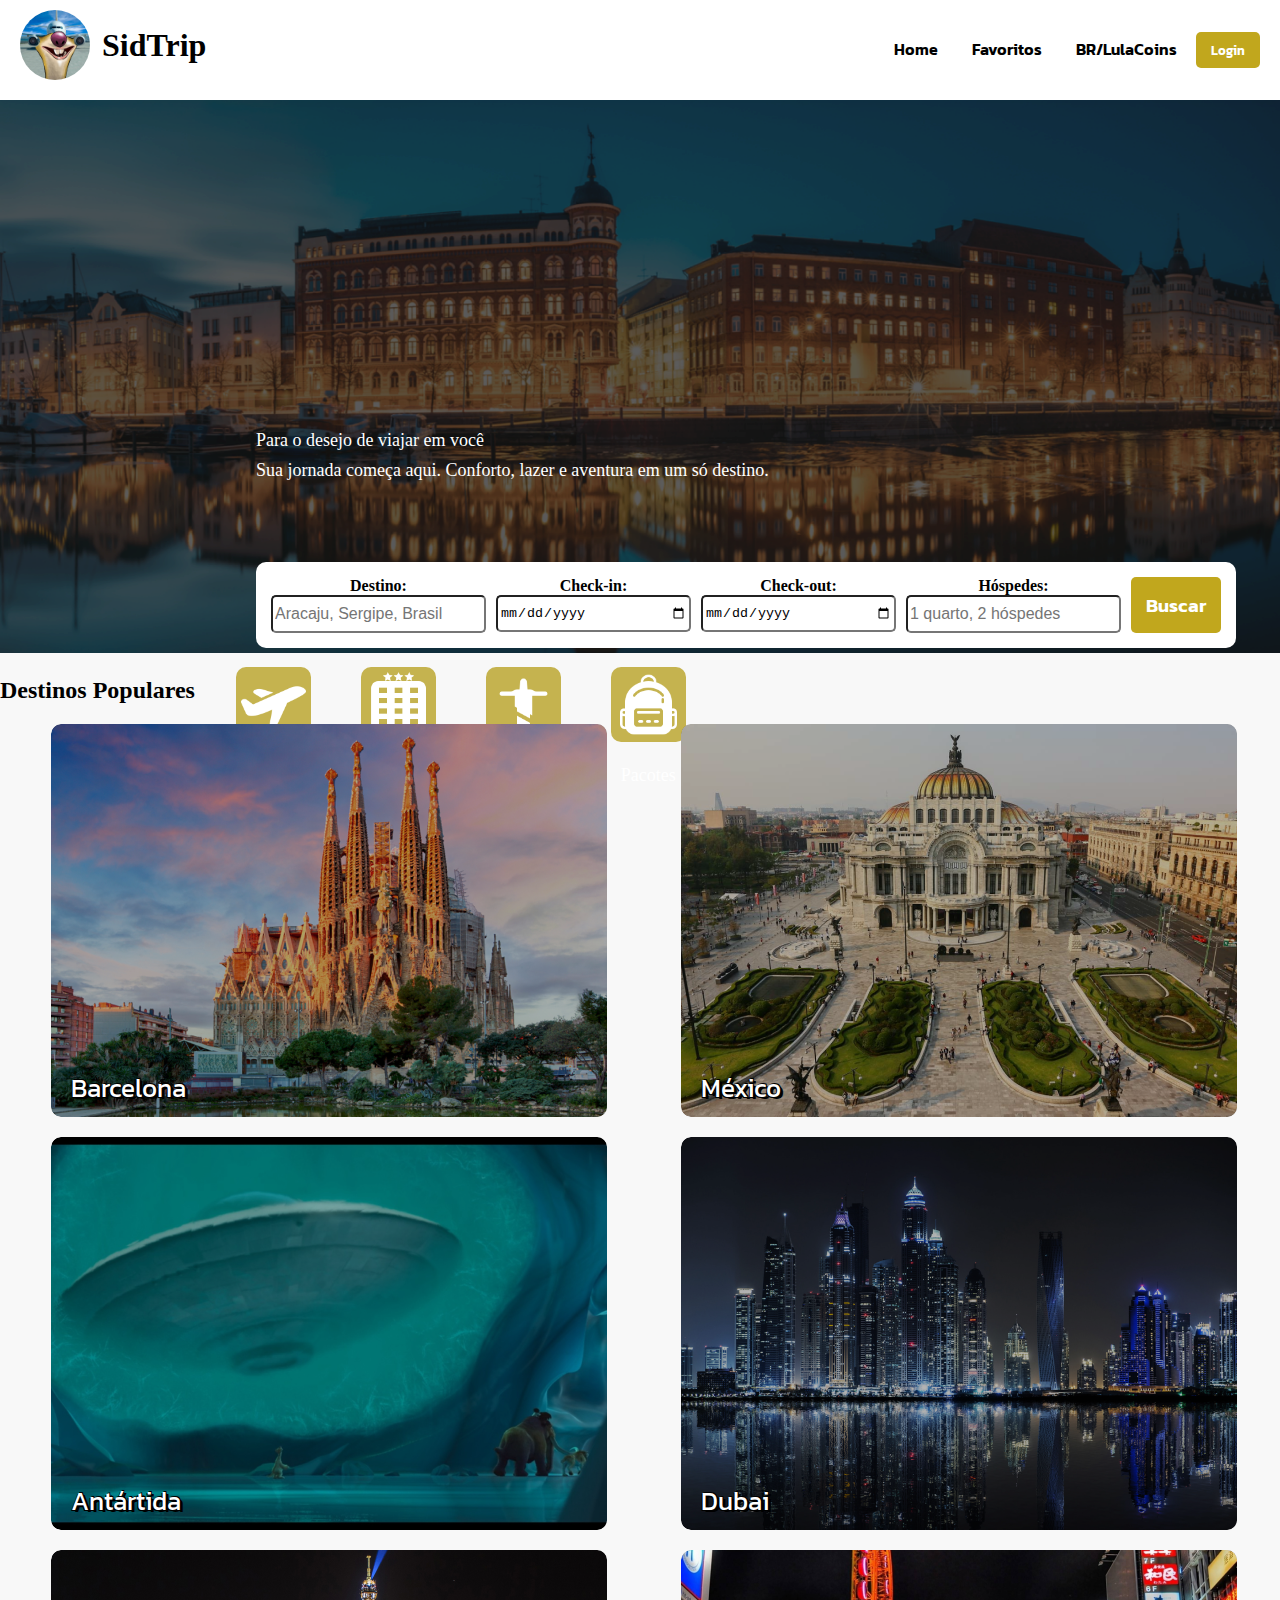
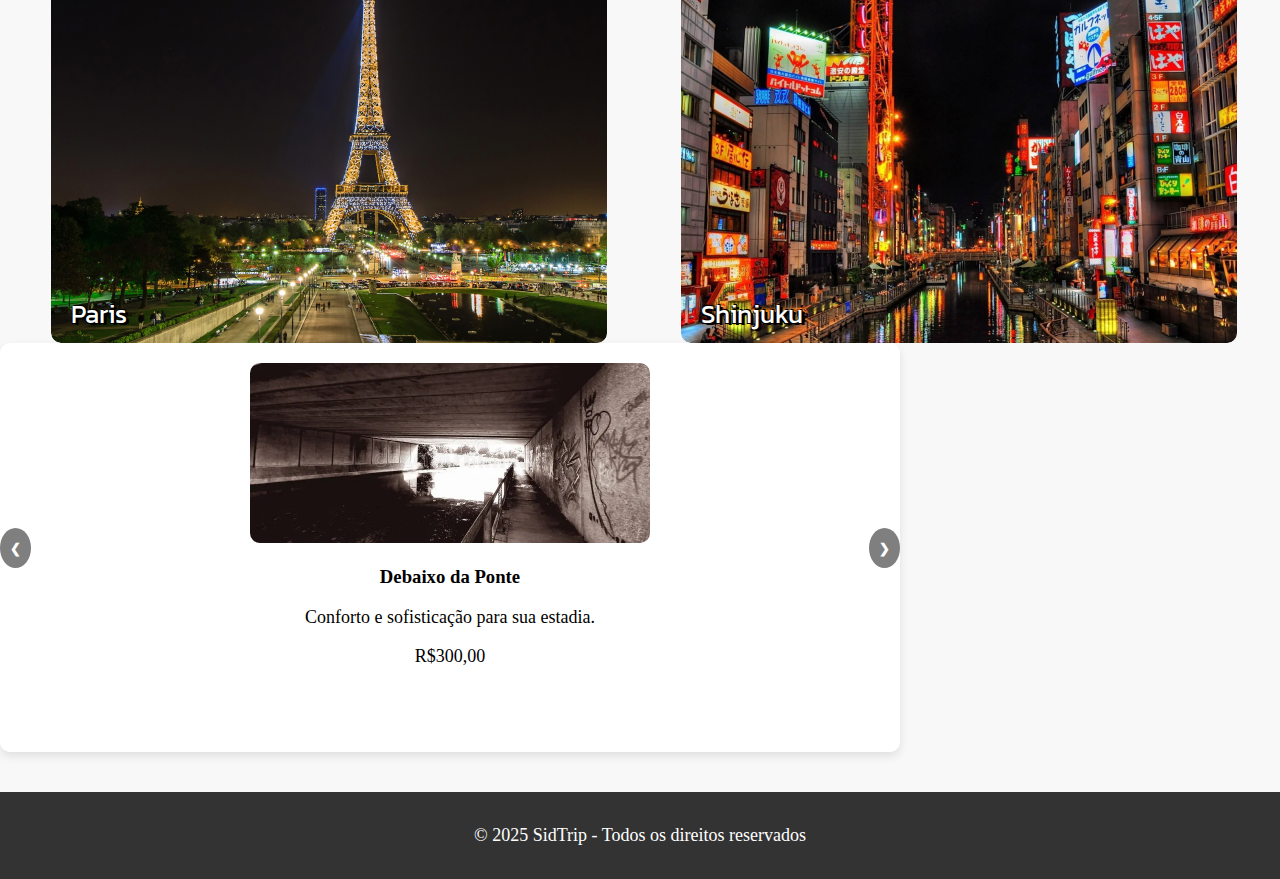
==== index.html @ 0628df58 "Co-authored-by: Gamerzero081 <Gamerzero081@users.noreply.github.com>" ====
<!DOCTYPE html>
<html lang="pt-br">
    <head>
        <title>SidTrip</title>
        <meta charset="utf-8">
        <meta name="description" content="...">
        <meta name="keywords" content="...">
        <meta name="viewport" content="width=device-width, initial-scale=1.0">
        <link rel="stylesheet" href="styles.css">
        <link rel="stylesheet" href="https://fonts.googleapis.com/css2?family=Kanit:wght@500&display=swap" />
        <link rel="stylesheet" href="https://fonts.googleapis.com/css2?family=Instrument Sans:wght@400;700&display=swap" />
        <link rel="stylesheet" href="https://fonts.googleapis.com/css2?family=Inter:wght@400&display=swap" />
        <script src="script.js" defer></script>
    </head>
    <body>
        <header>
            <div>
            <img class="logo" src="sidlogo.jpg">
            <h1>SidTrip</h1>
            </div>
            <nav>
                <a href="#">Home</a>
                <a href="#">Favoritos</a>
                <a href="#">BR/LulaCoins</a>
                <button>Login</button>
            </nav>
        </header>
        <main>
            <img class="fundo" src="fundo.png">
            <div class="text1">
                <p>Para o desejo de viajar em você</p>
                <p>Sua jornada começa aqui. Conforto, lazer e aventura em um só destino.</p>
            </div>
            <form>
                <label>
                    <span>Destino:</span>
                    <input type="text" placeholder="Aracaju, Sergipe, Brasil">
                </label>
                <label>
                    <span>Check-in:</span>
                    <input type="date">
                </label>
                <label>
                    <span>Check-out:</span>
                    <input type="date">
                </label>
                <label>
                    <span>Hóspedes:</span>
                    <input type="text" placeholder="1 quarto, 2 hóspedes">
                </label>
                <button type="submit">Buscar</button>
            </form>
            
            <!-- Mover a seção de ícones para dentro do main -->
            <div class="icones">
                <div class="quadrado">
                    <img src="imagens/aviao.png" alt="">
                    <p>Viagens</p>
                </div>
                <div class="quadrado">
                    <img src="imagens/hotel.png" alt="">
                    <p>Hoteis</p>
                </div>
                <div class="quadrado">
                    <img src="imagens/cristo.png" alt="">
                    <p>Locais</p>
                </div>
                <div class="quadrado">
                    <img src="imagens/mochila.png" alt="">
                    <p>Pacotes</p>
                </div>
            </div>
        </main>
        <section>
            <h2>Destinos Populares</h2>
    
            <div class="grid-container">
                <div class="grid-item">
                    <img src="imagens/barcelona.png" alt="Barcelona">
                    <span>Barcelona</span>
                </div>
                <div class="grid-item">
                    <img src="imagens/mexico.png" alt="México">
                    <span>México</span>
                </div>
                <div class="grid-item">
                    <img src="imagens/eradogelo.png" alt="Era do Gelo">
                    <span>Antártida</span>
                </div>
                <div class="grid-item">
                    <img src="imagens/dubai.png" alt="Dubai">
                    <span>Dubai</span>
                </div>
                <div class="grid-item">
                    <img src="imagens/paris.png" alt="Paris">
                    <span>Paris</span>
                </div>
                <div class="grid-item">
                    <img src="imagens/shinjuku.png" alt="Shinjuku">
                    <span>Shinjuku</span>
                </div>
            </div>
            <!-- Seção secundária (ex: Uma seção de posts) -->
        </section>
    <div class="carousel">
        <div class="carousel-track">
            <div class="carousel-item">
                <img src="imagens/ponte.png" alt="Hotel 1">
                <h3>Debaixo da Ponte</h3>
                <p>Conforto e sofisticação para sua estadia.</p>
                <p>R$300,00</p>
            </div>
            <div class="carousel-item">
                <img src="imagens/padrasto.png" alt="Hotel 2">
                <h3>Hotel Praia</h3>
                <p>Vista incrível e clima perfeito.</p>
            </div>
            <div class="carousel-item">
                <img  src="imagens/fivestar.png" alt="Hotel 3">
                <h3>Hotel Montanha</h3>
                <p>Refúgio ideal para relaxamento.</p>
            </div>
        </div>
        <div class="carousel-controls">
            <button class="control prev">&#10094;</button>
            <button class="control next">&#10095;</button>
        </div>
    </div>
    <script src="script.js"></script>
        <div class="hoteis">
            
        </div>
        <footer>
            <p>&copy; 2025 SidTrip - Todos os direitos reservados</p>
        </footer>
    </body>
</html>
---- styles.css ----
/* Importando fontes do Google Fonts */
a {
    font-family: "Instrumental Sans";
    text-decoration: none;
}

a:hover{
    color: #c5b34f;
    opacity: 0.7;
}

body {
    margin: 0;
    padding: 0;
    background-color: #f8f8f8;
}

header {
    background-color: white;
    padding: 15px 20px;
    display: flex;
    justify-content: space-between;
    align-items: center;
    box-shadow: 0 2px 10px rgba(0, 0, 0, 0.1);
}
header > div{
    display: flex;
    gap: 12px;
    margin-top: -5px;
}
h1{
    margin-top: 17px;
} 

p{
    font-size: 18px;
}

.text1{
    font-family: var(--font-instrument-sans);
    line-height: 30%;
    font-size: 42px;
    left: 20%;
    text-align: left;
    position: absolute;
    bottom: 45%;
}

nav a {
    margin: 0 15px;
    text-decoration: none;
    color: black;
    font-family: 'Kanit';
    font-weight: 600;
}

button {
    background-color: #c1a71d;
    border: none;
    padding: 8px 15px;
    color: white;
    font-family: 'Kanit';
    font-weight: 600;
    cursor: pointer;
    border-radius: 5px;
}

main {
    background: url('background.jpg') no-repeat center center/cover;
    text-align: center;
    color: white;
}

form {
    font-family: 'Instrumental Sans';
    width: 100%;
    left: 20%;
    bottom: 28%;
    position: absolute;
    display: flex;
    justify-content: center;
    gap: 10px;
    background: white;
    padding: 15px;
    border-radius: 10px;
    max-width: 950px;
    margin: auto;
}

form [type="submit"]{
    font-size: larger;
}

label {
    width: 100%;
    display: flex;
    flex-direction: column;
    font-family: 'Instrument Sans'serif;
    font-weight: 600;
    color: black;

}

input {
    padding: 8px 2px;
    border: 3px 1px solid #ccc;
    border-radius: 5px;
}

input[placeholder]{
    font-size: medium;
}

section ul {
    list-style: none;
    padding: 0;
}

section ul li {
    display: inline;
    margin: 0 15px;
}

section ul li a {
    text-decoration: none;
    color: white;
    font-family: 'Kanit';
    font-weight: 600;
    background-color: #c1a71d;
    padding: 10px 15px;
    border-radius: 5px;
}

footer {
    background-color: #333;
    color: white;
    text-align: center;
    padding: 15px;
    margin-top: 20px;
}

.icones {
    display: flex;
    gap: 50px;
    justify-content: center;
    position: absolute;
    bottom: 9%;
    left: 36%;
    transform: translateX(-50%);
    padding: 15px;
    border-radius: 10px;
    width: fit-content;
}

.quadrado {
    text-align: center;
    font-size: 20px;
}

.quadrado > img {
    cursor: pointer;
    background-color: #c5b34f;
    width: 65px;
    height: 65px;
    border-radius: 10px;
    padding: 5px;
}

.grid-container {
    margin: 0 auto;
    max-width: 1240px;
    gap: 20px;
    grid-template-columns: repeat(2, 1fr);
    display: grid;
}

.grid-item {
    left: 5%;
    position: relative;
    overflow: hidden;
    border-radius: 10px;
}

.grid-item img {
    border-radius: 10px;
    height: 393px;
    width: 556px;
    display: block;
    object-fit: cover;
    background-color:rgba(0, 0, 0, 0.3)
}


.grid-item span {
    font-style: normal;
    font-size: 26px;
    position: absolute;
    bottom: 10px;
    left: 20px;
    color: white;
    font-family: Kanit;
    text-shadow: 3px 2px 0 #000, 1px -1px 0 #000, -1px 1px 0 #000, 1px 1px 0 #000;
}

.fundo{
    position: relative;
    width: 100%;
    background-image: url(fundo.png);
    background-size: cover;
}

.grid{
    display:flex;
    flex-direction: row;
    height: 300px;
    border-radius: 10px;
    object-fit: none;
    padding: 100px;
    position: absolute;
    
}

.cropped-hoteis{
    width: 200px;
    height: 300px;
    border-radius: 10px 10px 0px 0px;
}

.hoteis {
    display: flex;
    justify-content: space-around;
    margin-top: 20px;
}

.logo{
    width: 70px;
    height: 70px;
    border-radius: 40px;
}

.carousel {
    width: 80%;
    max-width: 900px;
    overflow: hidden;
    position: relative;
    border-radius: 10px;
    box-shadow: 0 4px 10px rgba(0, 0, 0, 0.1);
}
.carousel-track {
    display: flex;
    transition: transform 0.5s ease-in-out;
}
.carousel-item {
    min-width: 100%;
    box-sizing: border-box;
    text-align: center;
    background: white;
    padding: 20px;
}
.carousel-item img {
    width: 400px;
    border-radius: 10px;
}
.carousel-controls {
    position: absolute;
    top: 50%;
    width: 100%;
    display: flex;
    justify-content: space-between;
    transform: translateY(-50%);
}
.control {
    background: rgba(0, 0, 0, 0.5);
    color: white;
    border: none;
    padding: 10px;
    cursor: pointer;
    border-radius: 50%;
}
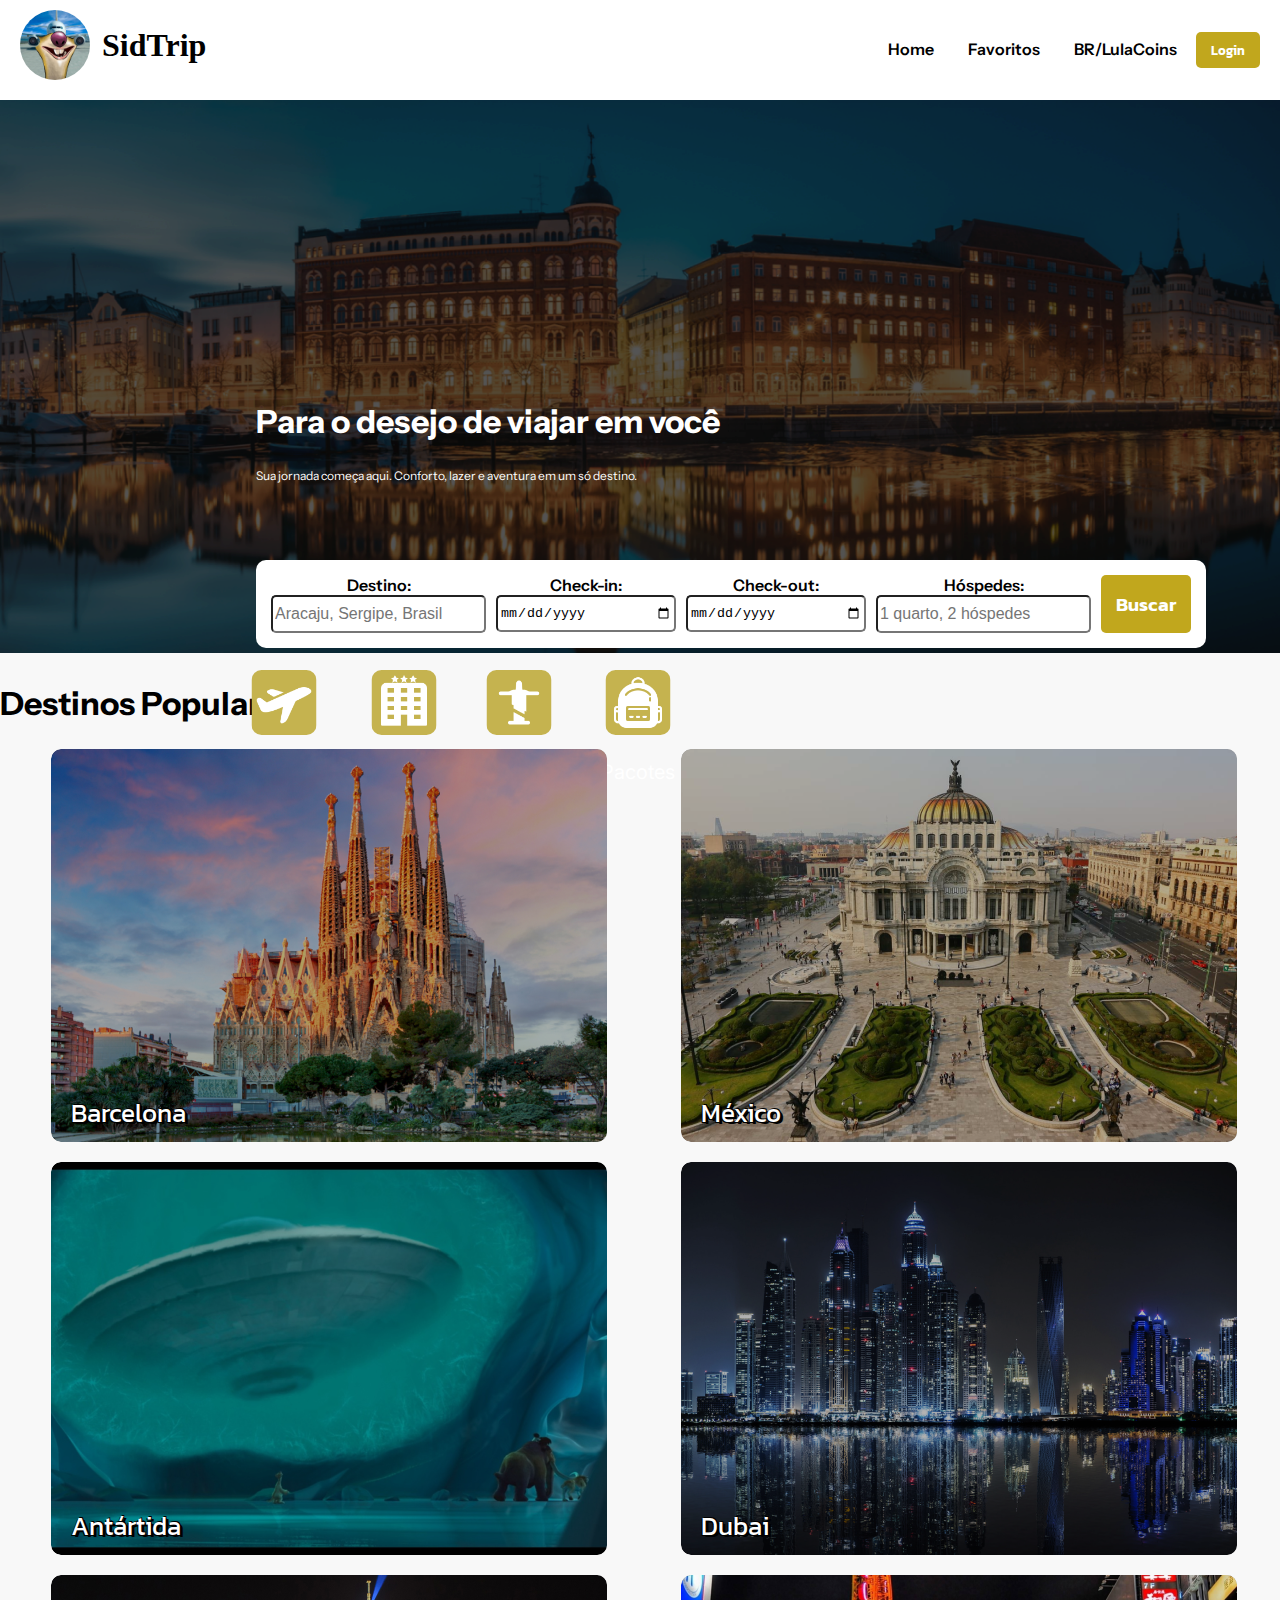
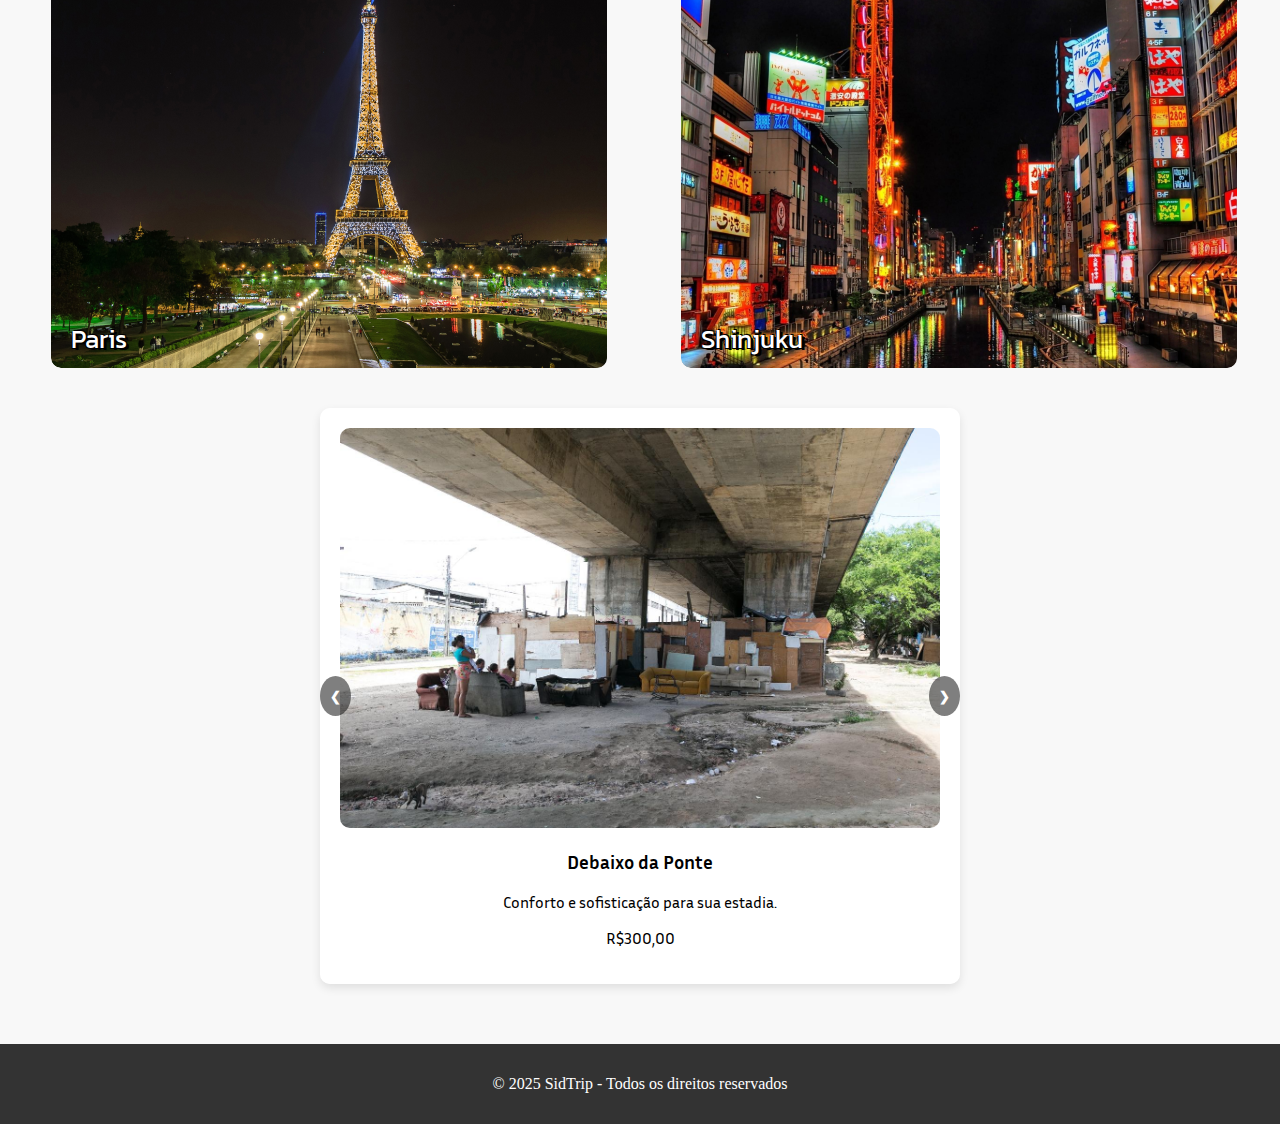
==== commit abd3f09c: "Nova versão quase pronta" ====
--- a/index.html
+++ b/index.html
@@ -10,6 +10,7 @@
         <link rel="stylesheet" href="https://fonts.googleapis.com/css2?family=Kanit:wght@500&display=swap" />
         <link rel="stylesheet" href="https://fonts.googleapis.com/css2?family=Instrument Sans:wght@400;700&display=swap" />
         <link rel="stylesheet" href="https://fonts.googleapis.com/css2?family=Inter:wght@400&display=swap" />
+        <link rel="stylesheet" href="https://fonts.googleapis.com/css2?family=Inria Sans:wght@400&display=swap" />
         <script src="script.js" defer></script>
     </head>
     <body>
@@ -28,8 +29,8 @@
         <main>
             <img class="fundo" src="fundo.png">
             <div class="text1">
-                <p>Para o desejo de viajar em você</p>
-                <p>Sua jornada começa aqui. Conforto, lazer e aventura em um só destino.</p>
+                <h2 class="title1">Para o desejo de viajar em você</h2>
+                <p class="title2">Sua jornada começa aqui. Conforto, lazer e aventura em um só destino.</p>
             </div>
             <form>
                 <label>
@@ -72,7 +73,7 @@
             </div>
         </main>
         <section>
-            <h2>Destinos Populares</h2>
+            <h2 class="destinos">Destinos Populares</h2>
     
             <div class="grid-container">
                 <div class="grid-item">
@@ -105,7 +106,7 @@
     <div class="carousel">
         <div class="carousel-track">
             <div class="carousel-item">
-                <img src="imagens/ponte.png" alt="Hotel 1">
+                <img src="imagens/Ponte.jpg" alt="Hotel 1">
                 <h3>Debaixo da Ponte</h3>
                 <p>Conforto e sofisticação para sua estadia.</p>
                 <p>R$300,00</p>
@@ -114,11 +115,13 @@
                 <img src="imagens/padrasto.png" alt="Hotel 2">
                 <h3>Hotel Praia</h3>
                 <p>Vista incrível e clima perfeito.</p>
+                <p>R$300,00</p>
             </div>
             <div class="carousel-item">
                 <img  src="imagens/fivestar.png" alt="Hotel 3">
-                <h3>Hotel Montanha</h3>
-                <p>Refúgio ideal para relaxamento.</p>
+                <h3 class="text3">Hotel Montanha</h3>
+                <p class="text4">Refúgio ideal para relaxamento.</p>
+                <p>R$300,00</p>
             </div>
         </div>
         <div class="carousel-controls">
--- a/styles.css
+++ b/styles.css
@@ -1,6 +1,13 @@
 /* Importando fontes do Google Fonts */
+*{
+    padding: 0;
+    line-height: normal;
+    box-sizing: border-box;
+    outline: none;
+}
+
 a {
-    font-family: "Instrumental Sans";
+    font-family: "Instrument Sans";
     text-decoration: none;
 }
 
@@ -28,18 +35,29 @@
     gap: 12px;
     margin-top: -5px;
 }
+
 h1{
     margin-top: 17px;
 } 
 
-p{
-    font-size: 18px;
-}
-
+.title1{
+    font-size: 32px;
+}
+
+.title2{
+    font-size: 12px;
+}
+
+.destinos{
+    font-size: 32px;
+    font-family: Instrument Sans;
+
+    
+}
 .text1{
-    font-family: var(--font-instrument-sans);
+    font-family: "Instrument Sans";
     line-height: 30%;
-    font-size: 42px;
+    font-size: 32px;
     left: 20%;
     text-align: left;
     position: absolute;
@@ -50,7 +68,7 @@
     margin: 0 15px;
     text-decoration: none;
     color: black;
-    font-family: 'Kanit';
+    font-family: 'Instrument Sans';
     font-weight: 600;
 }
 
@@ -72,7 +90,7 @@
 }
 
 form {
-    font-family: 'Instrumental Sans';
+    font-family: 'Instrument Sans';
     width: 100%;
     left: 20%;
     bottom: 28%;
@@ -95,7 +113,7 @@
     width: 100%;
     display: flex;
     flex-direction: column;
-    font-family: 'Instrument Sans'serif;
+    font-family: 'Instrument Sans';
     font-weight: 600;
     color: black;
 
@@ -164,6 +182,10 @@
     height: 65px;
     border-radius: 10px;
     padding: 5px;
+}
+
+.quadrado > p{
+    font-family: Inter;
 }
 
 .grid-container {
@@ -203,6 +225,7 @@
 }
 
 .fundo{
+    background-color: rgba(0, 0, 0, 0.5);
     position: relative;
     width: 100%;
     background-image: url(fundo.png);
@@ -239,7 +262,9 @@
 }
 
 .carousel {
-    width: 80%;
+    margin: 40px auto;
+    font-family: Inria sans;
+    width: 50%;
     max-width: 900px;
     overflow: hidden;
     position: relative;
@@ -250,7 +275,9 @@
     display: flex;
     transition: transform 0.5s ease-in-out;
 }
-.carousel-item {
+.carousel-item { 
+    position: relative;
+    align-self: center;
     min-width: 100%;
     box-sizing: border-box;
     text-align: center;
@@ -258,7 +285,8 @@
     padding: 20px;
 }
 .carousel-item img {
-    width: 400px;
+    height: 100%;
+    width: 100%;
     border-radius: 10px;
 }
 .carousel-controls {
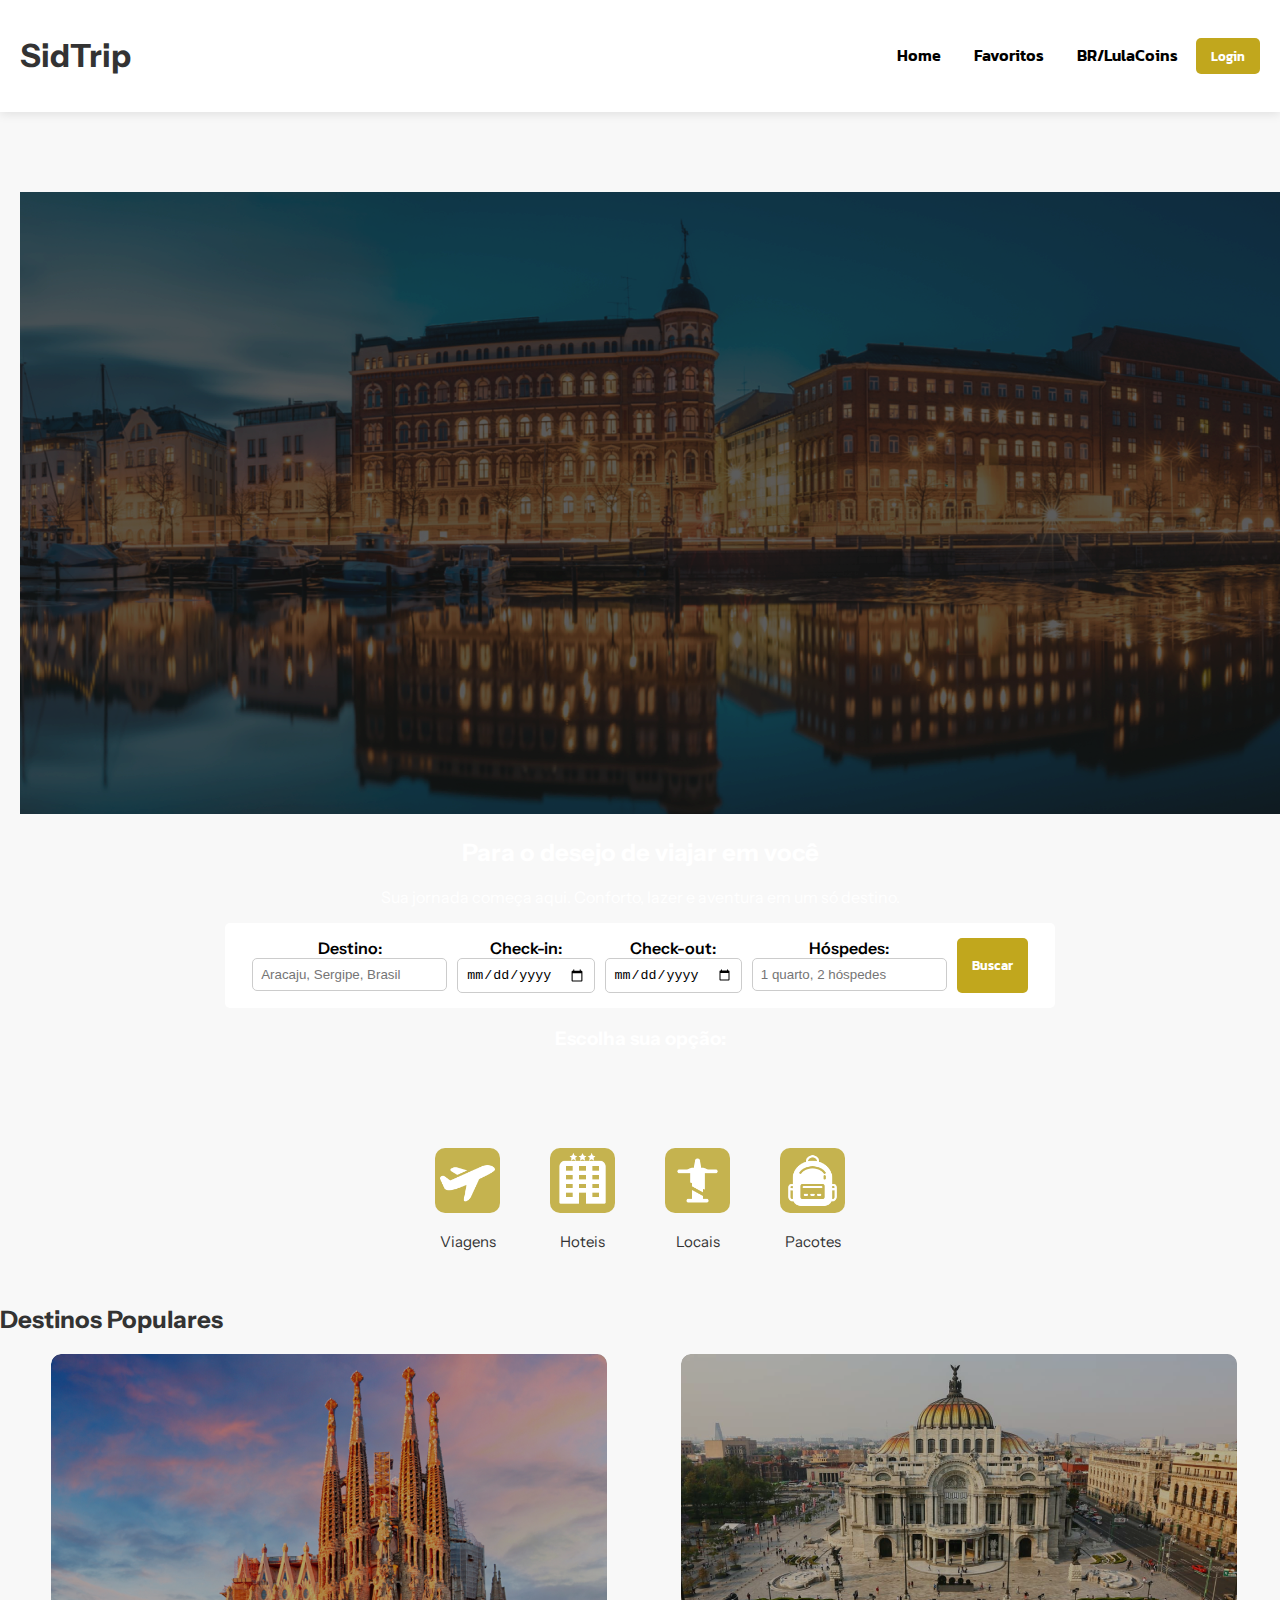
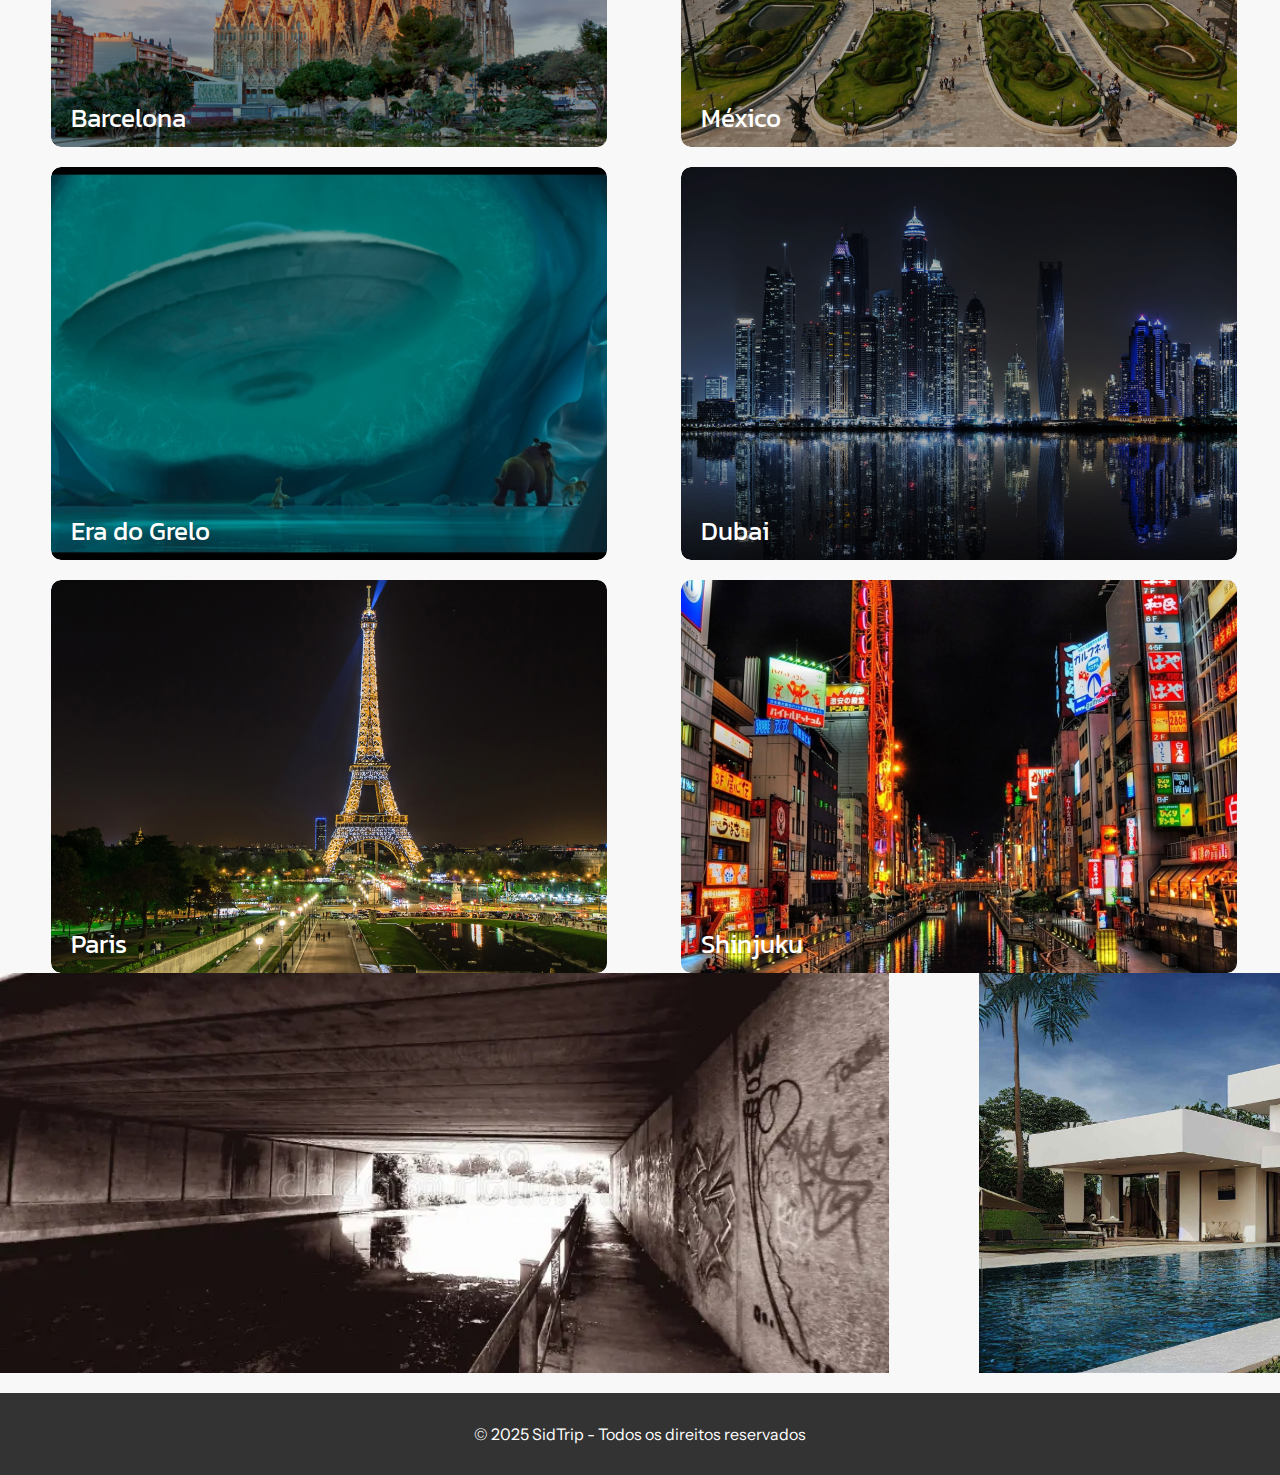
==== commit f362450f: "Add files via upload" ====
--- a/index.html
+++ b/index.html
@@ -1,140 +1,112 @@
-<!DOCTYPE html>
-<html lang="pt-br">
-    <head>
-        <title>SidTrip</title>
-        <meta charset="utf-8">
-        <meta name="description" content="...">
-        <meta name="keywords" content="...">
-        <meta name="viewport" content="width=device-width, initial-scale=1.0">
-        <link rel="stylesheet" href="styles.css">
-        <link rel="stylesheet" href="https://fonts.googleapis.com/css2?family=Kanit:wght@500&display=swap" />
-        <link rel="stylesheet" href="https://fonts.googleapis.com/css2?family=Instrument Sans:wght@400;700&display=swap" />
-        <link rel="stylesheet" href="https://fonts.googleapis.com/css2?family=Inter:wght@400&display=swap" />
-        <link rel="stylesheet" href="https://fonts.googleapis.com/css2?family=Inria Sans:wght@400&display=swap" />
-        <script src="script.js" defer></script>
-    </head>
-    <body>
-        <header>
-            <div>
-            <img class="logo" src="sidlogo.jpg">
-            <h1>SidTrip</h1>
-            </div>
-            <nav>
-                <a href="#">Home</a>
-                <a href="#">Favoritos</a>
-                <a href="#">BR/LulaCoins</a>
-                <button>Login</button>
-            </nav>
-        </header>
-        <main>
-            <img class="fundo" src="fundo.png">
-            <div class="text1">
-                <h2 class="title1">Para o desejo de viajar em você</h2>
-                <p class="title2">Sua jornada começa aqui. Conforto, lazer e aventura em um só destino.</p>
-            </div>
-            <form>
-                <label>
-                    <span>Destino:</span>
-                    <input type="text" placeholder="Aracaju, Sergipe, Brasil">
-                </label>
-                <label>
-                    <span>Check-in:</span>
-                    <input type="date">
-                </label>
-                <label>
-                    <span>Check-out:</span>
-                    <input type="date">
-                </label>
-                <label>
-                    <span>Hóspedes:</span>
-                    <input type="text" placeholder="1 quarto, 2 hóspedes">
-                </label>
-                <button type="submit">Buscar</button>
-            </form>
-            
-            <!-- Mover a seção de ícones para dentro do main -->
-            <div class="icones">
-                <div class="quadrado">
-                    <img src="imagens/aviao.png" alt="">
-                    <p>Viagens</p>
-                </div>
-                <div class="quadrado">
-                    <img src="imagens/hotel.png" alt="">
-                    <p>Hoteis</p>
-                </div>
-                <div class="quadrado">
-                    <img src="imagens/cristo.png" alt="">
-                    <p>Locais</p>
-                </div>
-                <div class="quadrado">
-                    <img src="imagens/mochila.png" alt="">
-                    <p>Pacotes</p>
-                </div>
-            </div>
-        </main>
-        <section>
-            <h2 class="destinos">Destinos Populares</h2>
-    
-            <div class="grid-container">
-                <div class="grid-item">
-                    <img src="imagens/barcelona.png" alt="Barcelona">
-                    <span>Barcelona</span>
-                </div>
-                <div class="grid-item">
-                    <img src="imagens/mexico.png" alt="México">
-                    <span>México</span>
-                </div>
-                <div class="grid-item">
-                    <img src="imagens/eradogelo.png" alt="Era do Gelo">
-                    <span>Antártida</span>
-                </div>
-                <div class="grid-item">
-                    <img src="imagens/dubai.png" alt="Dubai">
-                    <span>Dubai</span>
-                </div>
-                <div class="grid-item">
-                    <img src="imagens/paris.png" alt="Paris">
-                    <span>Paris</span>
-                </div>
-                <div class="grid-item">
-                    <img src="imagens/shinjuku.png" alt="Shinjuku">
-                    <span>Shinjuku</span>
-                </div>
-            </div>
-            <!-- Seção secundária (ex: Uma seção de posts) -->
-        </section>
-    <div class="carousel">
-        <div class="carousel-track">
-            <div class="carousel-item">
-                <img src="imagens/Ponte.jpg" alt="Hotel 1">
-                <h3>Debaixo da Ponte</h3>
-                <p>Conforto e sofisticação para sua estadia.</p>
-                <p>R$300,00</p>
-            </div>
-            <div class="carousel-item">
-                <img src="imagens/padrasto.png" alt="Hotel 2">
-                <h3>Hotel Praia</h3>
-                <p>Vista incrível e clima perfeito.</p>
-                <p>R$300,00</p>
-            </div>
-            <div class="carousel-item">
-                <img  src="imagens/fivestar.png" alt="Hotel 3">
-                <h3 class="text3">Hotel Montanha</h3>
-                <p class="text4">Refúgio ideal para relaxamento.</p>
-                <p>R$300,00</p>
-            </div>
-        </div>
-        <div class="carousel-controls">
-            <button class="control prev">&#10094;</button>
-            <button class="control next">&#10095;</button>
-        </div>
-    </div>
-    <script src="script.js"></script>
-        <div class="hoteis">
-            
-        </div>
-        <footer>
-            <p>&copy; 2025 SidTrip - Todos os direitos reservados</p>
-        </footer>
-    </body>
+<!DOCTYPE html>
+<html lang="pt-br">
+    <head>
+        <title>Titulo</title>
+        <meta charset="utf-8">
+        <meta name="description" content="...">
+        <meta name="keywords" content="...">
+        <meta name="viewport" content="width=device-width, initial-scale=1.0">
+        <link rel="stylesheet" href="styles.css">
+        <link rel="stylesheet" href="https://fonts.googleapis.com/css2?family=Kanit:wght@500&display=swap" />
+        <link rel="stylesheet" href="https://fonts.googleapis.com/css2?family=Instrument Sans:wght@700&display=swap" />
+        <script defer src="script.js"></script>
+    </head>
+    <body>
+        <header>
+            <h1>SidTrip</h1>
+            <nav>
+                <a href="#">Home</a>
+                <a href="#">Favoritos</a>
+                <a href="#">BR/LulaCoins</a>
+                <button>Login</button>
+            </nav>
+        </header>
+        <main>
+        <div>
+            <img class="fundo" src="fundo.png">
+            <h2>Para o desejo de viajar em você</h2>
+            <p>Sua jornada começa aqui. Conforto, lazer e aventura em um só destino.</p>
+            <form>
+                <label>
+                    <span>Destino:</span>
+                    <input type="text" placeholder="Aracaju, Sergipe, Brasil">
+                </label>
+                <label>
+                    <span>Check-in:</span>
+                    <input type="date">
+                </label>
+                <label>
+                    <span>Check-out:</span>
+                    <input type="date">
+                </label>
+                <label>
+                    <span>Hóspedes:</span>
+                    <input type="text" placeholder="1 quarto, 2 hóspedes">
+                </label>
+                <button type="submit">Buscar</button>
+            </form>
+            <section>
+                <h3>Escolha sua opção:</h3>
+            </section>
+        </div>
+        </main>
+        
+        <div class="icones">
+            <div class="quadrado">
+                <img src="imagens/aviao.png" alt="">
+                <p>Viagens</p>
+            </div>
+            <div class="quadrado">
+                <img src="imagens/hotel.png" alt="">
+                <p>Hoteis</p>
+            </div>
+            <div class="quadrado">
+                <img src="imagens/cristo.png" alt="">
+                <p>Locais</p>
+            </div>
+            <div class="quadrado">
+                <img src="imagens/mochila.png" alt="">
+                <p>Pacotes</p>
+            </div>
+        </div>
+        <section>
+            <h2>Destinos Populares</h2>
+    
+            <div class="grid-container">
+                <div class="grid-item">
+                    <img src="imagens/barcelona.png" alt="Barcelona">
+                    <span>Barcelona</span>
+                </div>
+                <div class="grid-item">
+                    <img src="imagens/mexico.png" alt="México">
+                    <span>México</span>
+                </div>
+                <div class="grid-item">
+                    <img src="imagens/eradogelo.png" alt="Era do Grelo">
+                    <span>Era do Grelo</span>
+                </div>
+                <div class="grid-item">
+                    <img src="imagens/dubai.png" alt="Dubai">
+                    <span>Dubai</span>
+                </div>
+                <div class="grid-item">
+                    <img src="imagens/paris.png" alt="Paris">
+                    <span>Paris</span>
+                </div>
+                <div class="grid-item">
+                    <img src="imagens/shinjuku.png" alt="Shinjuku">
+                    <span>Shinjuku</span>
+                </div>
+            </div>
+            <!-- Seção secundária (ex: Uma seção de posts) -->
+        </section>
+        <grid class="hoteis">
+           <img src="imagens/ponte.png">
+           <img src="imagens/padrasto.png">
+           <img src="imagens/fivestar.png">
+        </grid>
+        <footer>
+            <p>&copy; 2025 SidTrip - Todos os direitos reservados</p>
+        </footer>
+    </body>
 </html>--- a/styles.css
+++ b/styles.css
@@ -1,307 +1,166 @@
-/* Importando fontes do Google Fonts */
-*{
-    padding: 0;
-    line-height: normal;
-    box-sizing: border-box;
-    outline: none;
-}
-
-a {
-    font-family: "Instrument Sans";
-    text-decoration: none;
-}
-
-a:hover{
-    color: #c5b34f;
-    opacity: 0.7;
-}
-
-body {
-    margin: 0;
-    padding: 0;
-    background-color: #f8f8f8;
-}
-
-header {
-    background-color: white;
-    padding: 15px 20px;
-    display: flex;
-    justify-content: space-between;
-    align-items: center;
-    box-shadow: 0 2px 10px rgba(0, 0, 0, 0.1);
-}
-header > div{
-    display: flex;
-    gap: 12px;
-    margin-top: -5px;
-}
-
-h1{
-    margin-top: 17px;
-} 
-
-.title1{
-    font-size: 32px;
-}
-
-.title2{
-    font-size: 12px;
-}
-
-.destinos{
-    font-size: 32px;
-    font-family: Instrument Sans;
-
-    
-}
-.text1{
-    font-family: "Instrument Sans";
-    line-height: 30%;
-    font-size: 32px;
-    left: 20%;
-    text-align: left;
-    position: absolute;
-    bottom: 45%;
-}
-
-nav a {
-    margin: 0 15px;
-    text-decoration: none;
-    color: black;
-    font-family: 'Instrument Sans';
-    font-weight: 600;
-}
-
-button {
-    background-color: #c1a71d;
-    border: none;
-    padding: 8px 15px;
-    color: white;
-    font-family: 'Kanit';
-    font-weight: 600;
-    cursor: pointer;
-    border-radius: 5px;
-}
-
-main {
-    background: url('background.jpg') no-repeat center center/cover;
-    text-align: center;
-    color: white;
-}
-
-form {
-    font-family: 'Instrument Sans';
-    width: 100%;
-    left: 20%;
-    bottom: 28%;
-    position: absolute;
-    display: flex;
-    justify-content: center;
-    gap: 10px;
-    background: white;
-    padding: 15px;
-    border-radius: 10px;
-    max-width: 950px;
-    margin: auto;
-}
-
-form [type="submit"]{
-    font-size: larger;
-}
-
-label {
-    width: 100%;
-    display: flex;
-    flex-direction: column;
-    font-family: 'Instrument Sans';
-    font-weight: 600;
-    color: black;
-
-}
-
-input {
-    padding: 8px 2px;
-    border: 3px 1px solid #ccc;
-    border-radius: 5px;
-}
-
-input[placeholder]{
-    font-size: medium;
-}
-
-section ul {
-    list-style: none;
-    padding: 0;
-}
-
-section ul li {
-    display: inline;
-    margin: 0 15px;
-}
-
-section ul li a {
-    text-decoration: none;
-    color: white;
-    font-family: 'Kanit';
-    font-weight: 600;
-    background-color: #c1a71d;
-    padding: 10px 15px;
-    border-radius: 5px;
-}
-
-footer {
-    background-color: #333;
-    color: white;
-    text-align: center;
-    padding: 15px;
-    margin-top: 20px;
-}
-
-.icones {
-    display: flex;
-    gap: 50px;
-    justify-content: center;
-    position: absolute;
-    bottom: 9%;
-    left: 36%;
-    transform: translateX(-50%);
-    padding: 15px;
-    border-radius: 10px;
-    width: fit-content;
-}
-
-.quadrado {
-    text-align: center;
-    font-size: 20px;
-}
-
-.quadrado > img {
-    cursor: pointer;
-    background-color: #c5b34f;
-    width: 65px;
-    height: 65px;
-    border-radius: 10px;
-    padding: 5px;
-}
-
-.quadrado > p{
-    font-family: Inter;
-}
-
-.grid-container {
-    margin: 0 auto;
-    max-width: 1240px;
-    gap: 20px;
-    grid-template-columns: repeat(2, 1fr);
-    display: grid;
-}
-
-.grid-item {
-    left: 5%;
-    position: relative;
-    overflow: hidden;
-    border-radius: 10px;
-}
-
-.grid-item img {
-    border-radius: 10px;
-    height: 393px;
-    width: 556px;
-    display: block;
-    object-fit: cover;
-    background-color:rgba(0, 0, 0, 0.3)
-}
-
-
-.grid-item span {
-    font-style: normal;
-    font-size: 26px;
-    position: absolute;
-    bottom: 10px;
-    left: 20px;
-    color: white;
-    font-family: Kanit;
-    text-shadow: 3px 2px 0 #000, 1px -1px 0 #000, -1px 1px 0 #000, 1px 1px 0 #000;
-}
-
-.fundo{
-    background-color: rgba(0, 0, 0, 0.5);
-    position: relative;
-    width: 100%;
-    background-image: url(fundo.png);
-    background-size: cover;
-}
-
-.grid{
-    display:flex;
-    flex-direction: row;
-    height: 300px;
-    border-radius: 10px;
-    object-fit: none;
-    padding: 100px;
-    position: absolute;
-    
-}
-
-.cropped-hoteis{
-    width: 200px;
-    height: 300px;
-    border-radius: 10px 10px 0px 0px;
-}
-
-.hoteis {
-    display: flex;
-    justify-content: space-around;
-    margin-top: 20px;
-}
-
-.logo{
-    width: 70px;
-    height: 70px;
-    border-radius: 40px;
-}
-
-.carousel {
-    margin: 40px auto;
-    font-family: Inria sans;
-    width: 50%;
-    max-width: 900px;
-    overflow: hidden;
-    position: relative;
-    border-radius: 10px;
-    box-shadow: 0 4px 10px rgba(0, 0, 0, 0.1);
-}
-.carousel-track {
-    display: flex;
-    transition: transform 0.5s ease-in-out;
-}
-.carousel-item { 
-    position: relative;
-    align-self: center;
-    min-width: 100%;
-    box-sizing: border-box;
-    text-align: center;
-    background: white;
-    padding: 20px;
-}
-.carousel-item img {
-    height: 100%;
-    width: 100%;
-    border-radius: 10px;
-}
-.carousel-controls {
-    position: absolute;
-    top: 50%;
-    width: 100%;
-    display: flex;
-    justify-content: space-between;
-    transform: translateY(-50%);
-}
-.control {
-    background: rgba(0, 0, 0, 0.5);
-    color: white;
-    border: none;
-    padding: 10px;
-    cursor: pointer;
-    border-radius: 50%;
+/* Importando fontes do Google Fonts */
+@import url('https://fonts.googleapis.com/css2?family=Instrument+Sans:wght@300;400;600&family=Kanit:wght@300;400;600&display=swap');
+
+body {
+    font-family: 'Instrument Sans', sans-serif;
+    margin: 0;
+    padding: 0;
+    background-color: #f8f8f8;
+    color: #333;
+}
+
+header {
+    background-color: white;
+    padding: 15px 20px;
+    display: flex;
+    justify-content: space-between;
+    align-items: center;
+    box-shadow: 0 2px 10px rgba(0, 0, 0, 0.1);
+}
+
+nav a {
+    margin: 0 15px;
+    text-decoration: none;
+    color: black;
+    font-family: 'Kanit', sans-serif;
+    font-weight: 600;
+}
+
+button {
+    background-color: #c1a71d;
+    border: none;
+    padding: 8px 15px;
+    color: white;
+    font-family: 'Kanit', sans-serif;
+    font-weight: 600;
+    cursor: pointer;
+    border-radius: 5px;
+}
+
+main {
+    background: url('background.jpg') no-repeat center center/cover;
+    text-align: center;
+    padding: 80px 20px;
+    color: white;
+}
+
+form {
+    display: flex;
+    justify-content: center;
+    gap: 10px;
+    background: white;
+    padding: 15px;
+    border-radius: 5px;
+    max-width: 800px;
+    margin: auto;
+}
+
+label {
+    display: flex;
+    flex-direction: column;
+    font-family: 'Instrument Sans', sans-serif;
+    font-weight: 600;
+    color: black;
+}
+
+input {
+    padding: 8px;
+    border: 1px solid #ccc;
+    border-radius: 5px;
+}
+
+section ul {
+    list-style: none;
+    padding: 0;
+}
+
+section ul li {
+    display: inline;
+    margin: 0 15px;
+}
+
+section ul li a {
+    text-decoration: none;
+    color: white;
+    font-family: 'Kanit', sans-serif;
+    font-weight: 600;
+    background-color: #c1a71d;
+    padding: 10px 15px;
+    border-radius: 5px;
+}
+
+footer {
+    background-color: #333;
+    color: white;
+    text-align: center;
+    padding: 15px;
+    margin-top: 20px;
+}
+
+.icones {
+    display: flex;
+    gap: 50px;
+    justify-content: center;
+}
+
+.quadrado {
+    text-align: center;
+    font-size: 15px;
+}
+
+.quadrado > img {
+    cursor: pointer;
+    background-color:  #c5b34f;
+    width: 55px;
+    height: 55px;
+    border-radius: 10px;
+    padding: 5px;
+}
+
+.grid-container {
+    margin: 0 auto;
+    max-width: 1240px;
+    gap: 20px;
+    grid-template-columns: repeat(2, 1fr);
+    display: grid;
+}
+
+.grid-item {
+    left: 5%;
+    position: relative;
+    overflow: hidden;
+    border-radius: 10px;
+}
+
+.grid-item img {
+    border-radius: 10px;
+    height: 393px;
+    width: 556px;
+    display: block;
+    object-fit: cover;
+    background-color:rgba(0, 0, 0, 0.3)
+}
+
+.grid-item span {
+    font-style: normal;
+    font-size: 26px;
+    position: absolute;
+    bottom: 10px;
+    left: 20px;
+    color: white;
+    font-family: Kanit;
+}
+
+.fundo{
+    background-image: url(fundo.png);
+    background-size: cover;
+}
+
+.hoteis{
+    display: flex;
+    flex-direction: row;
+    height: 400px;
+    width: 50px;
+    gap: 90px;
+    border-radius: 10px 10px 0px 0px;
 }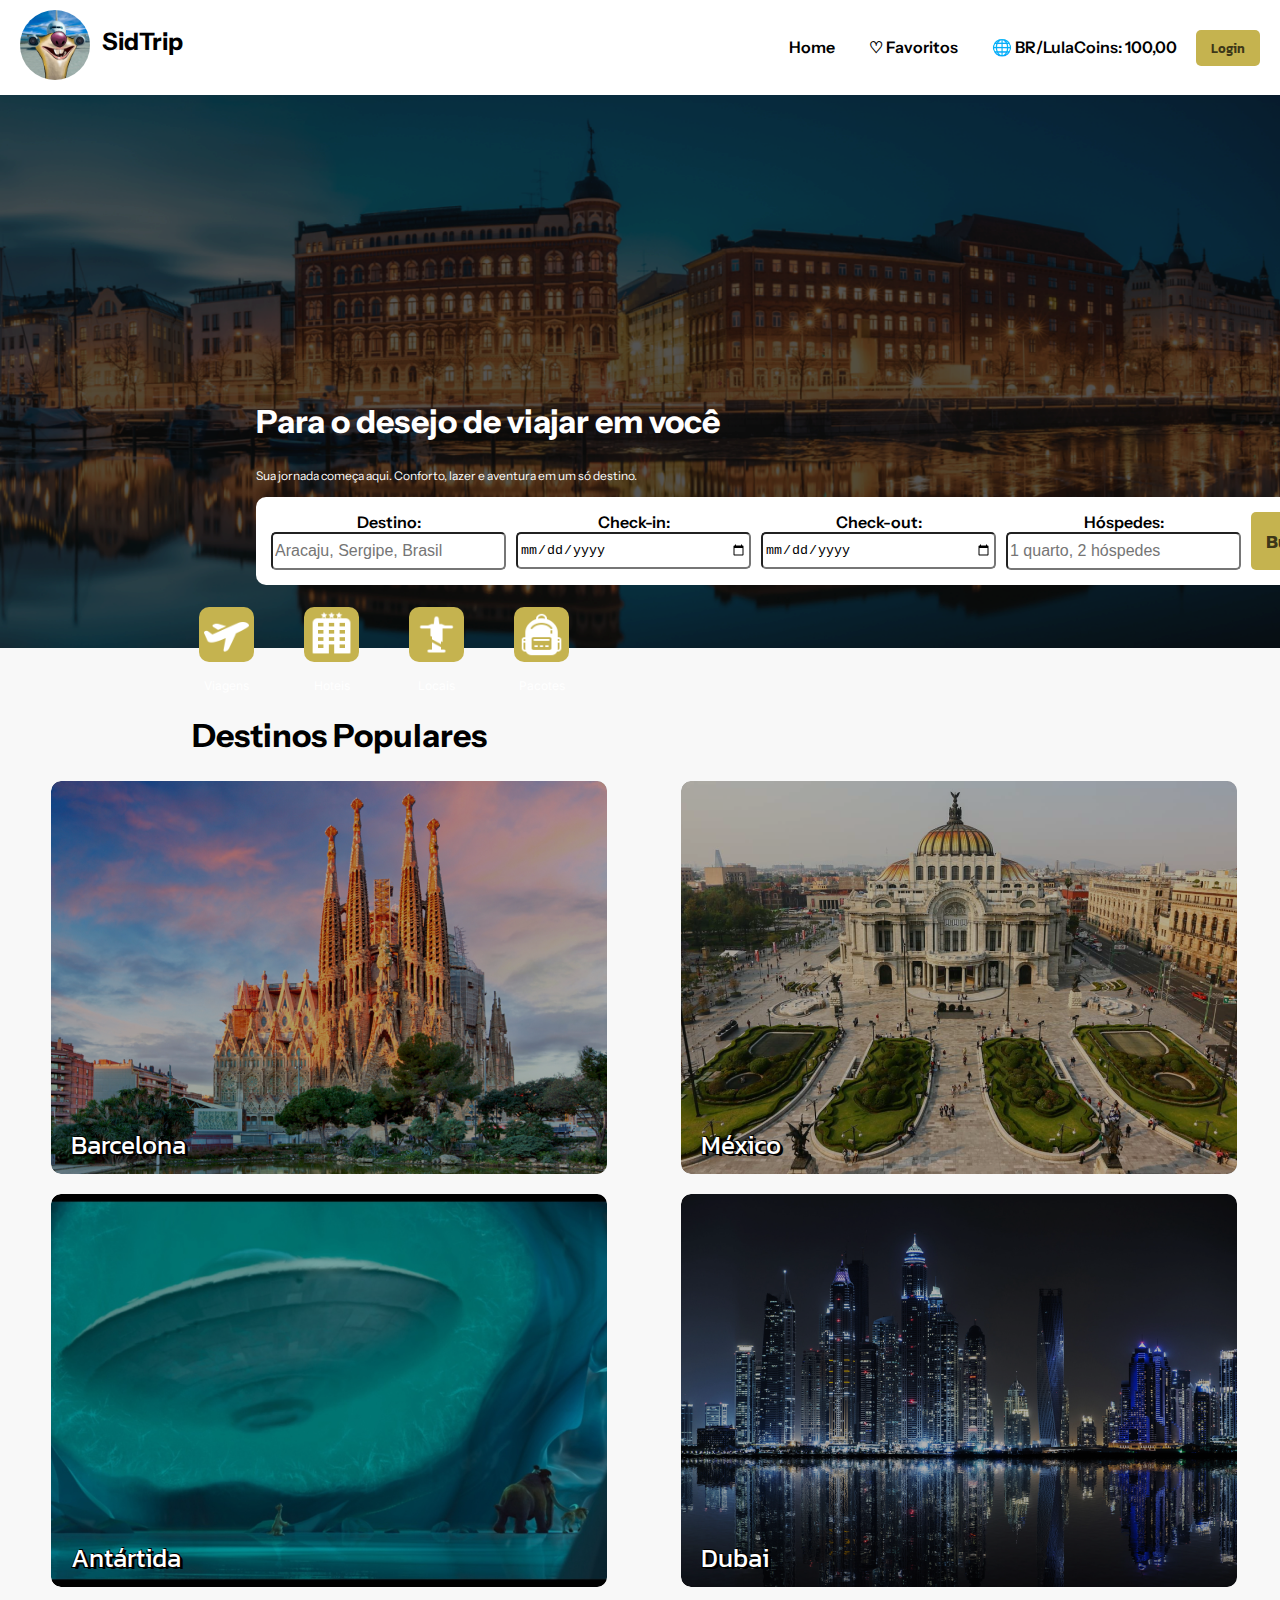
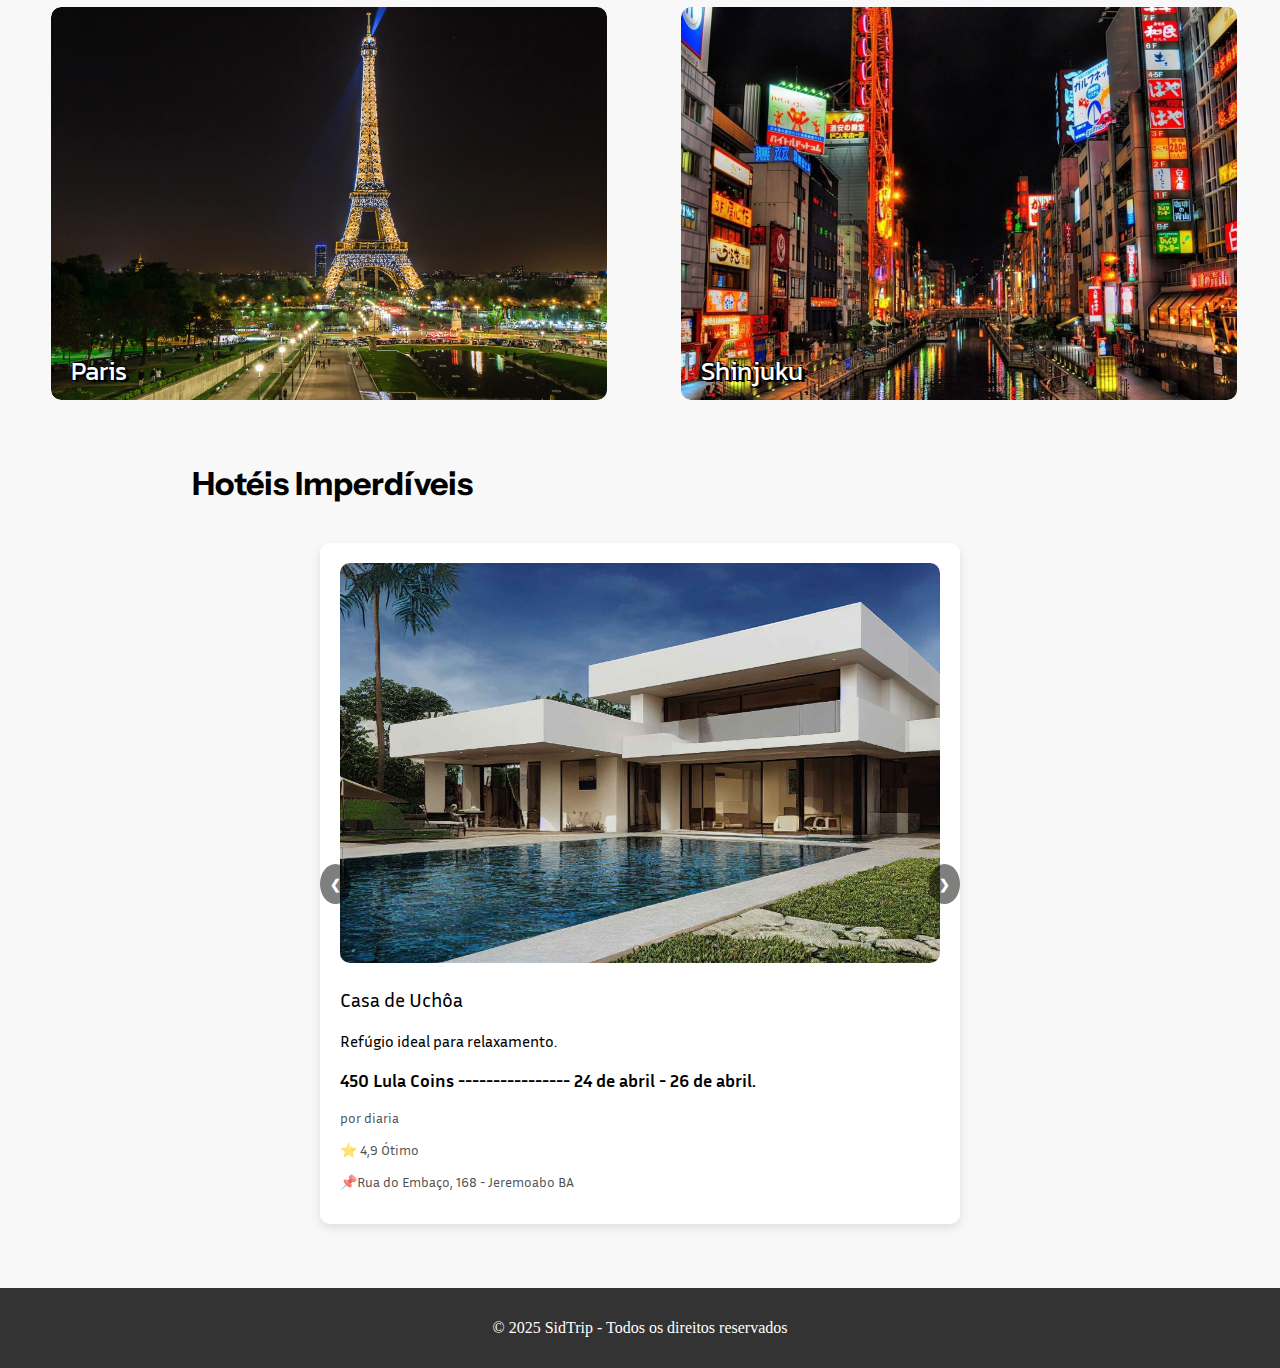
==== commit c27aa516: "Atualizado" ====
--- a/index.html
+++ b/index.html
@@ -1,112 +1,154 @@
-<!DOCTYPE html>
-<html lang="pt-br">
-    <head>
-        <title>Titulo</title>
-        <meta charset="utf-8">
-        <meta name="description" content="...">
-        <meta name="keywords" content="...">
-        <meta name="viewport" content="width=device-width, initial-scale=1.0">
-        <link rel="stylesheet" href="styles.css">
-        <link rel="stylesheet" href="https://fonts.googleapis.com/css2?family=Kanit:wght@500&display=swap" />
-        <link rel="stylesheet" href="https://fonts.googleapis.com/css2?family=Instrument Sans:wght@700&display=swap" />
-        <script defer src="script.js"></script>
-    </head>
-    <body>
-        <header>
-            <h1>SidTrip</h1>
-            <nav>
-                <a href="#">Home</a>
-                <a href="#">Favoritos</a>
-                <a href="#">BR/LulaCoins</a>
-                <button>Login</button>
-            </nav>
-        </header>
-        <main>
-        <div>
-            <img class="fundo" src="fundo.png">
-            <h2>Para o desejo de viajar em você</h2>
-            <p>Sua jornada começa aqui. Conforto, lazer e aventura em um só destino.</p>
-            <form>
-                <label>
-                    <span>Destino:</span>
-                    <input type="text" placeholder="Aracaju, Sergipe, Brasil">
-                </label>
-                <label>
-                    <span>Check-in:</span>
-                    <input type="date">
-                </label>
-                <label>
-                    <span>Check-out:</span>
-                    <input type="date">
-                </label>
-                <label>
-                    <span>Hóspedes:</span>
-                    <input type="text" placeholder="1 quarto, 2 hóspedes">
-                </label>
-                <button type="submit">Buscar</button>
-            </form>
-            <section>
-                <h3>Escolha sua opção:</h3>
-            </section>
-        </div>
-        </main>
-        
-        <div class="icones">
-            <div class="quadrado">
-                <img src="imagens/aviao.png" alt="">
-                <p>Viagens</p>
-            </div>
-            <div class="quadrado">
-                <img src="imagens/hotel.png" alt="">
-                <p>Hoteis</p>
-            </div>
-            <div class="quadrado">
-                <img src="imagens/cristo.png" alt="">
-                <p>Locais</p>
-            </div>
-            <div class="quadrado">
-                <img src="imagens/mochila.png" alt="">
-                <p>Pacotes</p>
-            </div>
-        </div>
-        <section>
-            <h2>Destinos Populares</h2>
-    
-            <div class="grid-container">
-                <div class="grid-item">
-                    <img src="imagens/barcelona.png" alt="Barcelona">
-                    <span>Barcelona</span>
-                </div>
-                <div class="grid-item">
-                    <img src="imagens/mexico.png" alt="México">
-                    <span>México</span>
-                </div>
-                <div class="grid-item">
-                    <img src="imagens/eradogelo.png" alt="Era do Grelo">
-                    <span>Era do Grelo</span>
-                </div>
-                <div class="grid-item">
-                    <img src="imagens/dubai.png" alt="Dubai">
-                    <span>Dubai</span>
-                </div>
-                <div class="grid-item">
-                    <img src="imagens/paris.png" alt="Paris">
-                    <span>Paris</span>
-                </div>
-                <div class="grid-item">
-                    <img src="imagens/shinjuku.png" alt="Shinjuku">
-                    <span>Shinjuku</span>
-                </div>
-            </div>
-            <!-- Seção secundária (ex: Uma seção de posts) -->
-        </section>
-        <grid class="hoteis">
-           <img src="imagens/ponte.png">
-           <img src="imagens/padrasto.png">
-           <img src="imagens/fivestar.png">
-        </grid>
-        <footer>
-            <p>&copy; 2025 SidTrip - Todos os direitos reservados</p>
-        </footer>
-    </body>
+<!DOCTYPE html>
+<html lang="pt-br">
+    <head>
+        <title>SidTrip</title>
+        <meta charset="utf-8">
+        <meta name="description" content="...">
+        <meta name="keywords" content="...">
+        <meta name="viewport" content="width=device-width, initial-scale=1.0">
+        <link rel="stylesheet" href="styles.css">
+        <link rel="stylesheet" href="https://fonts.googleapis.com/css2?family=Kanit:wght@500&display=swap" />
+        <link rel="stylesheet" href="https://fonts.googleapis.com/css2?family=Instrument Sans:wght@400;700&display=swap" />
+        <link rel="stylesheet" href="https://fonts.googleapis.com/css2?family=Inter:wght@400&display=swap" />
+        <link rel="stylesheet" href="https://fonts.googleapis.com/css2?family=Inria Sans:wght@400&display=swap" />
+        <script src="script.js" defer></script>
+    </head>
+    <body>
+        <header>
+            <div>
+            <img class="logo" src="sidlogo.jpg">
+            <h1>SidTrip</h1>
+            </div>
+            <nav>
+                <nav>
+                    <a href="#">Home</a>
+                    <a href="#">♡ Favoritos</a>
+                    <a href="#">🌐 BR/LulaCoins: 100,00</a>
+                    <button>Login</button>
+                </nav>
+            </nav>
+        </header>
+        <main>
+            <img class="fundo" src="fundo.png">
+            <div class="text1">
+                <h2 class="title1">Para o desejo de viajar em você</h2>
+                <p class="title2">Sua jornada começa aqui. Conforto, lazer e aventura em um só destino.</p>
+            </div>
+            <form>
+                <label>
+                    <span>Destino:</span>
+                    <input type="text" placeholder="Aracaju, Sergipe, Brasil">
+                </label>
+                <label>
+                    <span>Check-in:</span>
+                    <input type="date">
+                </label>
+                <label>
+                    <span>Check-out:</span>
+                    <input type="date">
+                </label>
+                <label>
+                    <span>Hóspedes:</span>
+                    <input type="text" placeholder="1 quarto, 2 hóspedes">
+                </label>
+                <button type="submit">Buscar</button>
+            </form>
+            
+            <!-- Mover a seção de ícones para dentro do main -->
+            <div class="icones">
+                <div class="quadrado">
+                    <img src="imagens/aviao.png" alt="">
+                    <p>Viagens</p>
+                </div>
+                <div class="quadrado">
+                    <img src="imagens/hotel.png" alt="">
+                    <p>Hoteis</p>
+                </div>
+                <div class="quadrado">
+                    <img src="imagens/cristo.png" alt="">
+                    <p>Locais</p>
+                </div>
+                <div class="quadrado">
+                    <img src="imagens/mochila.png" alt="">
+                    <p>Pacotes</p>
+                </div>
+            </div>
+        </main>
+        <section>
+            <h2 class="destinos">Destinos Populares</h2>
+    
+            <div class="grid-container">
+                <div class="grid-item">
+                    <img src="imagens/barcelona.png" alt="Barcelona">
+                    <span>Barcelona</span>
+                </div>
+                <div class="grid-item">
+                    <img src="imagens/mexico.png" alt="México">
+                    <span>México</span>
+                </div>
+                <div class="grid-item">
+                    <img src="imagens/eradogelo.png" alt="Era do Gelo">
+                    <span>Antártida</span>
+                </div>
+                <div class="grid-item">
+                    <img src="imagens/dubai.png" alt="Dubai">
+                    <span>Dubai</span>
+                </div>
+                <div class="grid-item">
+                    <img src="imagens/paris.png" alt="Paris">
+                    <span>Paris</span>
+                </div>
+                <div class="grid-item">
+                    <img src="imagens/shinjuku.png" alt="Shinjuku">
+                    <span>Shinjuku</span>
+                </div>
+            </div>
+            <!-- Seção secundária (ex: Uma seção de posts) -->
+        </section>
+        <h2 class="hotel">Hotéis Imperdíveis</h2>
+    <div class="carousel">
+        <div class="carousel-track">
+            
+            <div class="carousel-item">
+                <img src="imagens/padrasto.png" alt="Hotel 1">
+                <h3 class="text3">Casa de Uchôa</h3>
+                <p class="text4">Refúgio ideal para relaxamento.</p>
+                    <p class="lulado">450 Lula Coins ---------------- 24 de abril - 26 de abril.</p>
+                    <p class="avaliado">por diaria</p>
+                    <p class="avaliado">&#11088; 4,9 Ótimo</p>
+                    <p class="avaliado">&#x1f4cc;Rua do Embaço, 168 - Jeremoabo BA </p>
+            </div>
+            <div class="carousel-item">
+                <img src="imagens/Ponte.jpg" alt="Hotel 2">
+                <h3 class="text3">Debaixo da Ponte</h3>
+                <p class="text4">Refúgio ideal para relaxamento.</p>
+                    <p class="lulado">20 Lula Coins ---------------- 24 de abril - 26 de abril.</p>
+                    <p class="avaliado">por diaria</p>
+                    <p class="avaliado">&#11088; 1,6 Muito Ruim</p>
+                    <p class="avaliado">&#x1f4cc;Av. Gen. Calazans, 1135-1333 - Industrial, Aracaju</p>
+            </div>
+            <div class="carousel-item">
+                <img  src="imagens/fivestar.png" alt="Hotel 3">
+                <h3 class="text3">Hotel Europe Saint Severin</h3>
+                <p class="text4">Refúgio ideal para relaxamento.</p>
+                    <p class="lulado">1300 Lula Coins ---------------- 24 de abril - 26 de abril.</p>
+                    <p class="avaliado">por diaria</p>
+                    <p class="avaliado">&#11088; 4,3 Muito bom</p>
+                    <p class="avaliado">&#x1f4cc;39-40 Rue Saint Severin, 70005 Paris França</p>
+                    
+            </div>
+        </div>
+        <div class="carousel-controls">
+            <button class="control prev">&#10094;</button>
+            <button class="control next">&#10095;</button>
+        </div>
+    </div>
+    <script src="script.js"></script>
+        <div class="hotel">
+            
+        </div>
+        <footer>
+            <p>&copy; 2025 SidTrip - Todos os direitos reservados</p>
+        </footer>
+    </body>
 </html>--- a/styles.css
+++ b/styles.css
@@ -1,166 +1,348 @@
-/* Importando fontes do Google Fonts */
-@import url('https://fonts.googleapis.com/css2?family=Instrument+Sans:wght@300;400;600&family=Kanit:wght@300;400;600&display=swap');
-
-body {
-    font-family: 'Instrument Sans', sans-serif;
-    margin: 0;
-    padding: 0;
-    background-color: #f8f8f8;
-    color: #333;
-}
-
-header {
-    background-color: white;
-    padding: 15px 20px;
-    display: flex;
-    justify-content: space-between;
-    align-items: center;
-    box-shadow: 0 2px 10px rgba(0, 0, 0, 0.1);
-}
-
-nav a {
-    margin: 0 15px;
-    text-decoration: none;
-    color: black;
-    font-family: 'Kanit', sans-serif;
-    font-weight: 600;
-}
-
-button {
-    background-color: #c1a71d;
-    border: none;
-    padding: 8px 15px;
-    color: white;
-    font-family: 'Kanit', sans-serif;
-    font-weight: 600;
-    cursor: pointer;
-    border-radius: 5px;
-}
-
-main {
-    background: url('background.jpg') no-repeat center center/cover;
-    text-align: center;
-    padding: 80px 20px;
-    color: white;
-}
-
-form {
-    display: flex;
-    justify-content: center;
-    gap: 10px;
-    background: white;
-    padding: 15px;
-    border-radius: 5px;
-    max-width: 800px;
-    margin: auto;
-}
-
-label {
-    display: flex;
-    flex-direction: column;
-    font-family: 'Instrument Sans', sans-serif;
-    font-weight: 600;
-    color: black;
-}
-
-input {
-    padding: 8px;
-    border: 1px solid #ccc;
-    border-radius: 5px;
-}
-
-section ul {
-    list-style: none;
-    padding: 0;
-}
-
-section ul li {
-    display: inline;
-    margin: 0 15px;
-}
-
-section ul li a {
-    text-decoration: none;
-    color: white;
-    font-family: 'Kanit', sans-serif;
-    font-weight: 600;
-    background-color: #c1a71d;
-    padding: 10px 15px;
-    border-radius: 5px;
-}
-
-footer {
-    background-color: #333;
-    color: white;
-    text-align: center;
-    padding: 15px;
-    margin-top: 20px;
-}
-
-.icones {
-    display: flex;
-    gap: 50px;
-    justify-content: center;
-}
-
-.quadrado {
-    text-align: center;
-    font-size: 15px;
-}
-
-.quadrado > img {
-    cursor: pointer;
-    background-color:  #c5b34f;
-    width: 55px;
-    height: 55px;
-    border-radius: 10px;
-    padding: 5px;
-}
-
-.grid-container {
-    margin: 0 auto;
-    max-width: 1240px;
-    gap: 20px;
-    grid-template-columns: repeat(2, 1fr);
-    display: grid;
-}
-
-.grid-item {
-    left: 5%;
-    position: relative;
-    overflow: hidden;
-    border-radius: 10px;
-}
-
-.grid-item img {
-    border-radius: 10px;
-    height: 393px;
-    width: 556px;
-    display: block;
-    object-fit: cover;
-    background-color:rgba(0, 0, 0, 0.3)
-}
-
-.grid-item span {
-    font-style: normal;
-    font-size: 26px;
-    position: absolute;
-    bottom: 10px;
-    left: 20px;
-    color: white;
-    font-family: Kanit;
-}
-
-.fundo{
-    background-image: url(fundo.png);
-    background-size: cover;
-}
-
-.hoteis{
-    display: flex;
-    flex-direction: row;
-    height: 400px;
-    width: 50px;
-    gap: 90px;
-    border-radius: 10px 10px 0px 0px;
-}+/* Importando fontes do Google Fonts */
+*{
+    padding: 0;
+    line-height: normal;
+    box-sizing: border-box;
+    outline: none;
+}
+
+a {
+    font-family: "Instrument Sans";
+    text-decoration: none;
+}
+
+a:hover{
+    color: #c5b34f;
+    opacity: 0.7;
+}
+
+body {
+    margin: 0;
+    padding: 0;
+    background-color: #f8f8f8;
+}
+
+header {
+    background-color: white;
+    padding: 15px 20px;
+    display: flex;
+    justify-content: space-between;
+    align-items: center;
+    box-shadow: 0 2px 10px rgba(0, 0, 0, 0.1);
+}
+header > div{
+    display: flex;
+    gap: 12px;
+    margin-top: -5px;
+}
+
+h1{
+    font-family: Instrument Sans;
+    font-size: 24px;
+    margin-top: 17px;
+} 
+
+.title1{
+    font-size: 32px;
+}
+
+.title2{
+    font-size: 12px;
+}
+
+.destinos{
+    margin-top: 5%;
+    position: relative;
+    left: 15%;
+    font-size: 32px;
+    font-family: Instrument Sans;
+    
+}
+.text1{
+    font-family: "Instrument Sans";
+    line-height: 30%;
+    font-size: 32px;
+    left: 20%;
+    text-align: left;
+    position: absolute;
+    bottom: 45%;
+}
+
+nav a {
+    margin: 0 15px;
+    text-decoration: none;
+    color: black;
+    font-family: 'Instrument Sans';
+    font-weight: 600;
+}
+
+button {
+    background-color: #c5b34f;
+    border: none;
+    padding: 8px 15px;
+    color: rgb(0, 0, 0, 0.7);
+    font-family: 'Kanit';
+    font-weight: 600;
+    cursor: pointer;
+    border-radius: 5px;
+}
+
+button:hover{
+    color: #ffffff;
+}
+
+main {
+    background: url('background.jpg') no-repeat center center/cover;
+    text-align: center;
+    color: white;
+}
+
+form {
+    font-family: 'Instrument Sans';
+    width: 100%;
+    left: 20%;
+    bottom: 35%;
+    position: absolute;
+    display: flex;
+    justify-content: center;
+    gap: 10px;
+    background: white;
+    padding: 15px;
+    border-radius: 10px;
+    max-width: 1100px;
+    margin: auto;
+}
+
+form [type="submit"]{
+    font-size: larger;
+}
+
+label {
+    width: 100%;
+    display: flex;
+    flex-direction: column;
+    font-family: 'Instrument Sans';
+    font-weight: 600;
+    color: black;
+
+}
+
+input {
+    padding: 8px 2px;
+    border: 3px 1px solid #ccc;
+    border-radius: 5px;
+}
+
+input[placeholder]{
+    font-size: medium;
+}
+
+section ul {
+    list-style: none;
+    padding: 0;
+}
+
+section ul li {
+    display: inline;
+    margin: 0 15px;
+}
+
+section ul li a {
+    text-decoration: none;
+    color: white;
+    font-family: 'Kanit';
+    font-weight: 600;
+    background-color: #c5b34f;
+    padding: 10px 15px;
+    border-radius: 5px;
+}
+
+footer {
+    background-color: #333;
+    color: white;
+    text-align: center;
+    padding: 15px;
+    margin-top: 20px;
+}
+
+.icones {
+    display: flex;
+    gap: 50px;
+    justify-content: center;
+    position: absolute;
+    bottom: 20%;
+    left: 30%;
+    transform: translateX(-50%);
+    padding: 15px;
+    border-radius: 10px;
+    width: fit-content;
+}
+
+.quadrado {
+    text-align: center;
+    font-size: 12px;
+}
+
+.quadrado > img {
+    cursor: pointer;
+    background-color: #c5b34f;
+    width: 55px;
+    height: 55px;
+    border-radius: 10px;
+    padding: 5px;
+}
+
+.quadrado > p{
+    font-family: Inter;
+}
+
+.grid-container {
+    margin: 0 auto;
+    max-width: 1240px;
+    gap: 20px;
+    grid-template-columns: repeat(2, 1fr);
+    display: grid;
+}
+
+.grid-item {
+    left: 5%;
+    position: relative;
+    overflow: hidden;
+    border-radius: 10px;
+}
+
+.grid-item img {
+    border-radius: 10px;
+    height: 393px;
+    width: 556px;
+    display: block;
+    object-fit: cover;
+    background-color:rgba(0, 0, 0, 0.3)
+}
+
+
+.grid-item span {
+    font-style: normal;
+    font-size: 26px;
+    position: absolute;
+    bottom: 10px;
+    left: 20px;
+    color: white;
+    font-family: Kanit;
+    text-shadow: 3px 2px 0 #000, 1px -1px 0 #000, -1px 1px 0 #000, 1px 1px 0 #000;
+}
+
+.fundo{
+    background-color: rgba(0, 0, 0, 0.5);
+    position: relative;
+    width: 100%;
+    background-image: url(fundo.png);
+    background-size: cover;
+}
+
+.grid{
+    display:flex;
+    flex-direction: row;
+    height: 300px;
+    border-radius: 10px;
+    object-fit: none;
+    padding: 100px;
+    position: absolute;
+    
+}
+
+.cropped-hoteis{
+    width: 200px;
+    height: 300px;
+    border-radius: 10px 10px 0px 0px;
+}
+
+.hoteis {
+    display: flex;
+    justify-content: space-around;
+    margin-top: 20px;
+}
+
+.logo{
+    width: 70px;
+    height: 70px;
+    border-radius: 40px;
+}
+
+.hotel{
+    margin-top: 5%;
+    position: relative;
+    left: 15%;
+    font-size: 32px;
+    font-family: Instrument Sans;
+}
+
+.carousel {
+    margin: 40px auto;
+    font-family: Inria sans;
+    width: 50%;
+    max-width: 900px;
+    overflow: hidden;
+    position: relative;
+    border-radius: 10px;
+    box-shadow: 0 4px 10px rgba(0, 0, 0, 0.1);
+}
+.carousel-track {
+    display: flex;
+    transition: transform 0.5s ease-in-out;
+}
+.carousel-item { 
+    position: relative;
+    align-self: center;
+    min-width: 100%;
+    box-sizing: border-box;
+    background: white;
+    padding: 20px;
+}
+.carousel-item img {
+    height: 100%;
+    width: 100%;
+    border-radius: 10px;
+}
+.carousel-controls {
+    position: absolute;
+    top: 50%;
+    width: 100%;
+    display: flex;
+    justify-content: space-between;
+    transform: translateY(-50%);
+}
+.control {
+    background: rgba(0, 0, 0, 0.5);
+    color: white;
+    border: none;
+    padding: 10px;
+    cursor: pointer;
+    border-radius: 50%;
+}
+
+.lulado{
+    font-size: 18px;
+    font-style: normal;
+    font-weight: 700;
+    line-height: normal;
+    }
+    
+    .avaliado{
+        color: rgba(0,0,0,0.7);
+        font-size: 14px;
+        font-style: normal;
+        font-weight: 400;
+        line-height: normal;
+        text-align: left;
+        margin-top: 15px;
+        position: relative ;
+    }
+    
+    .text3{
+        font-size: 20px;
+        font-style: normal;
+        font-weight: 400;
+        line-height: normal;
+    
+    }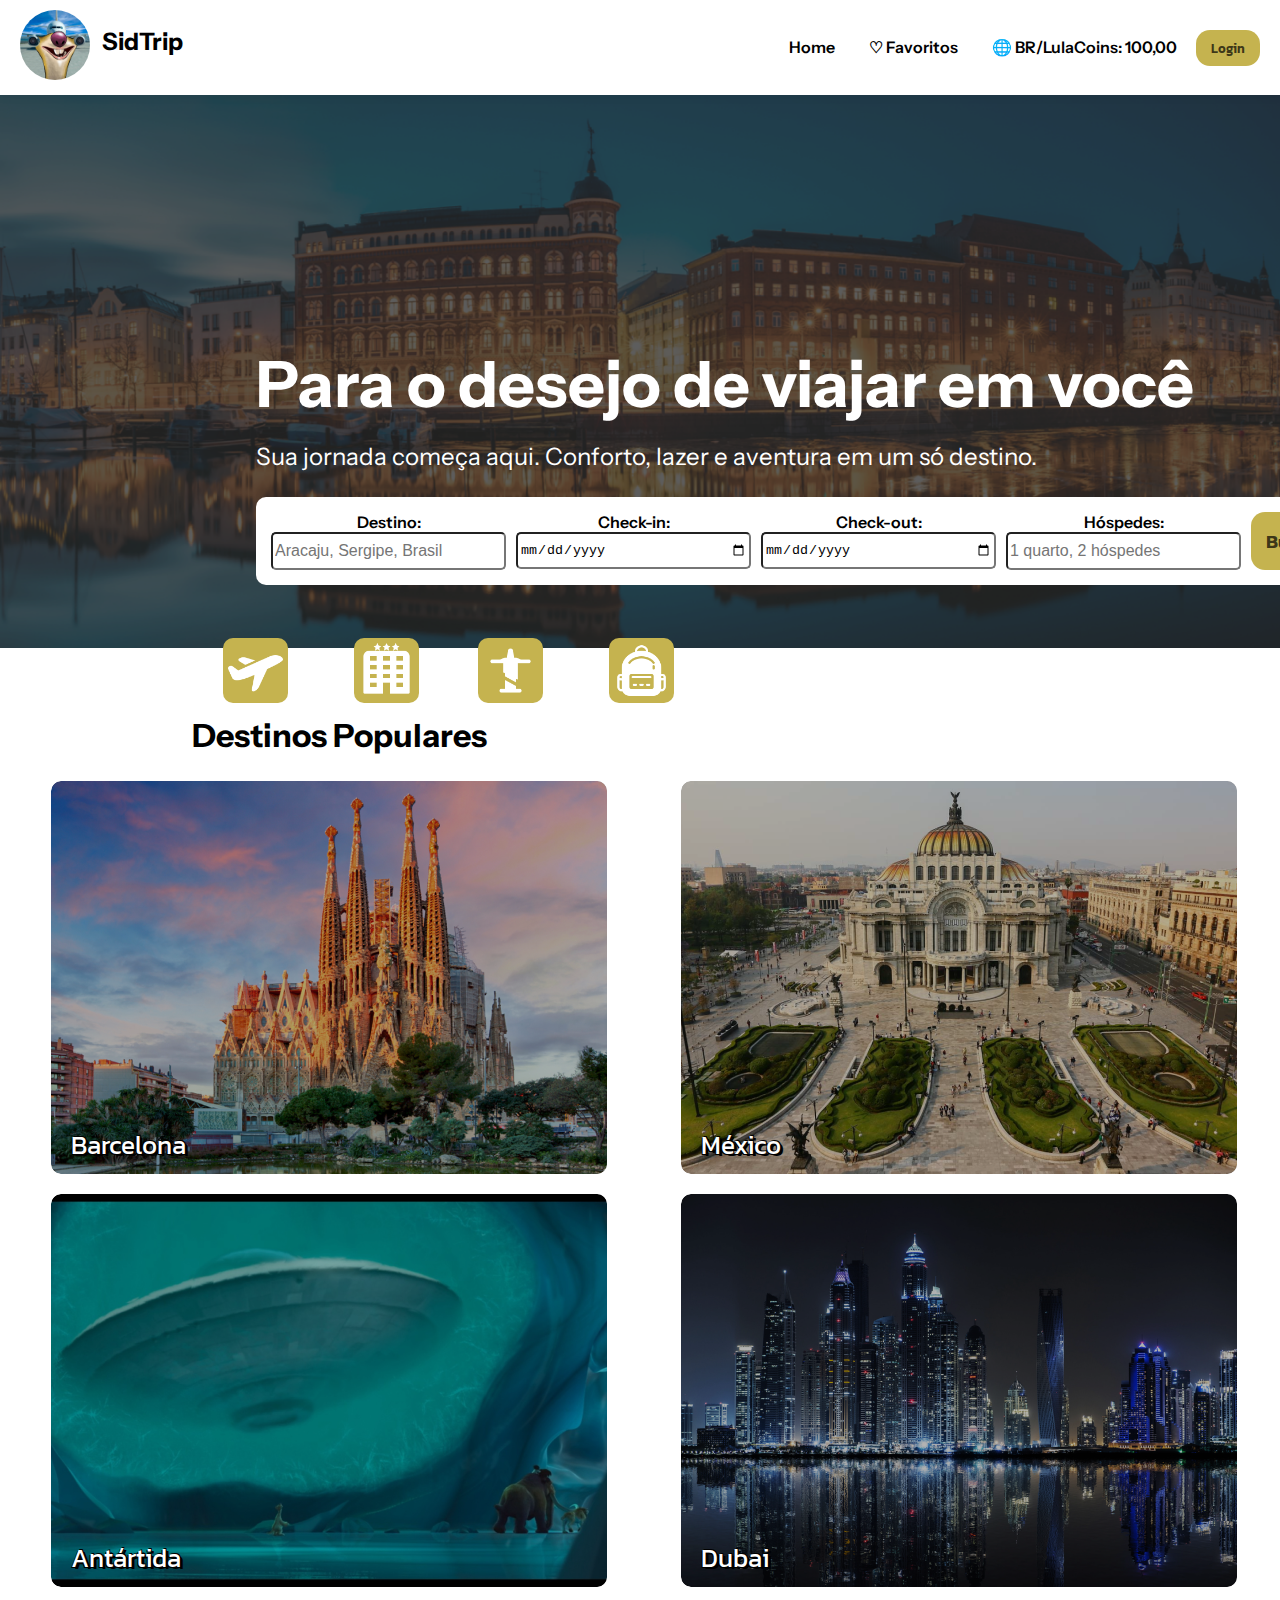
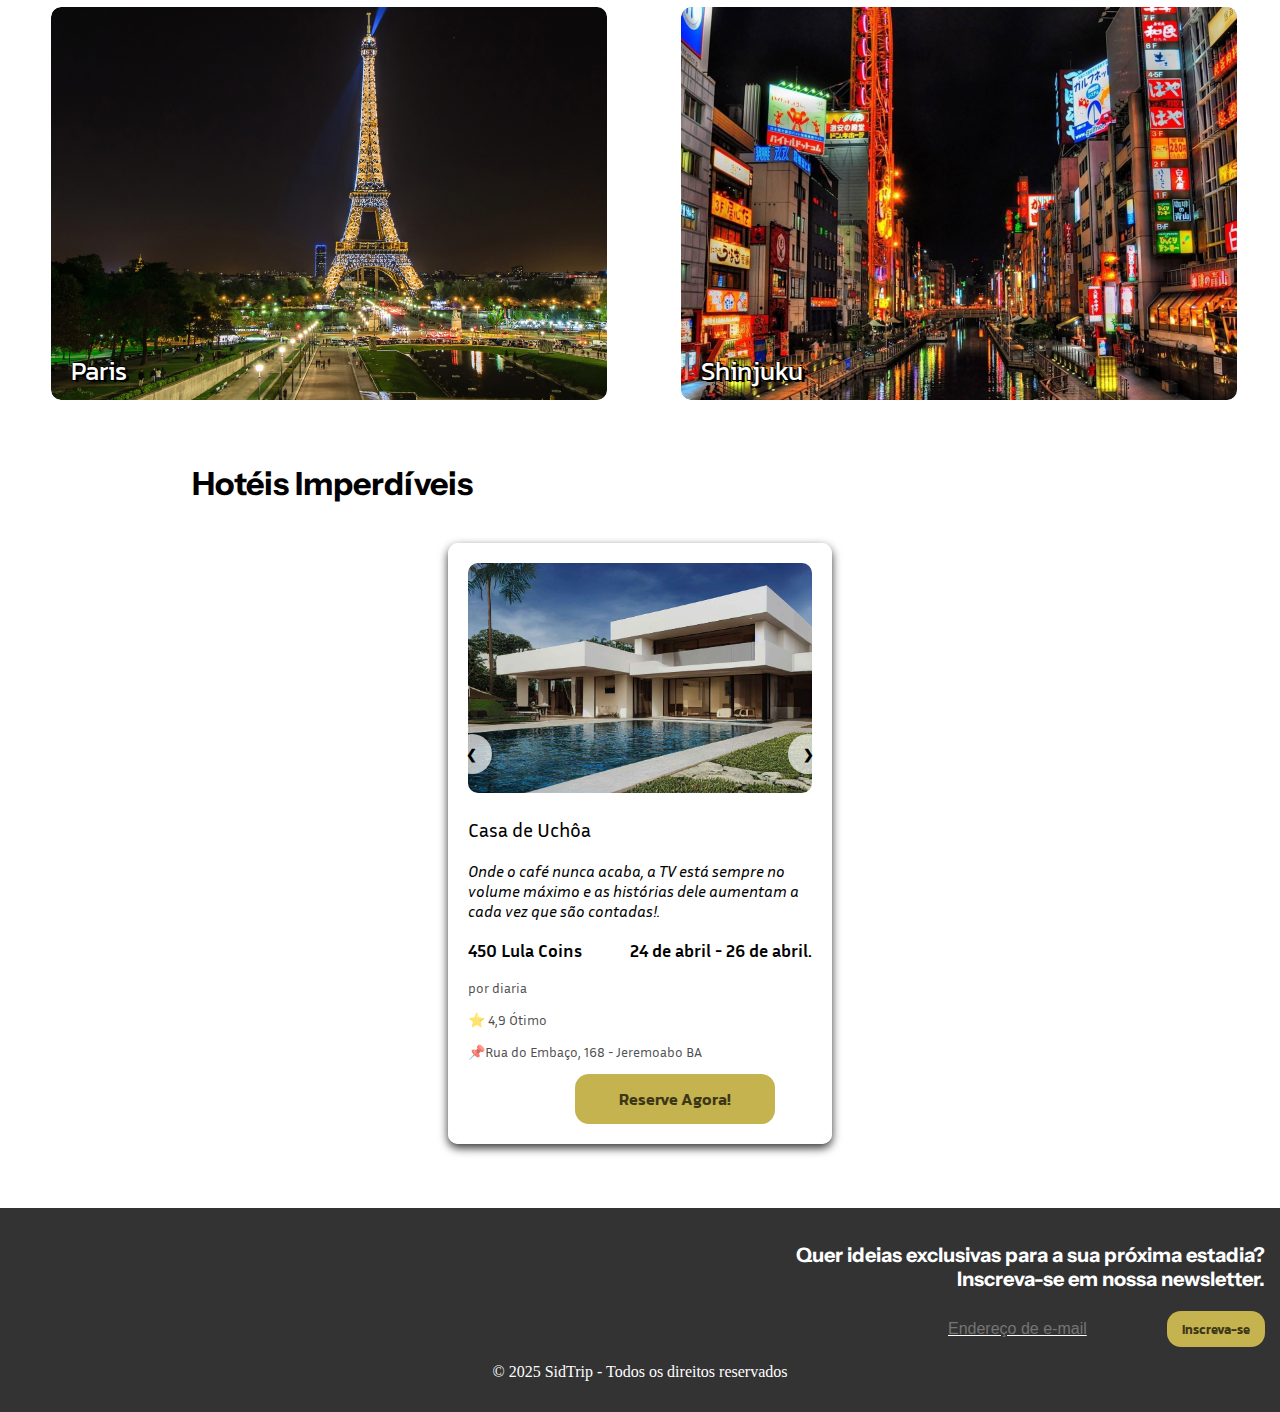
==== commit 40820778: "Código Final" ====
--- a/index.html
+++ b/index.html
@@ -16,7 +16,7 @@
     <body>
         <header>
             <div>
-            <img class="logo" src="sidlogo.jpg">
+            <img class="logo" src="imagens/sidlogo.jpg">
             <h1>SidTrip</h1>
             </div>
             <nav>
@@ -29,7 +29,7 @@
             </nav>
         </header>
         <main>
-            <img class="fundo" src="fundo.png">
+            <img class="fundo" src="/imagens/fundo.png">
             <div class="text1">
                 <h2 class="title1">Para o desejo de viajar em você</h2>
                 <p class="title2">Sua jornada começa aqui. Conforto, lazer e aventura em um só destino.</p>
@@ -112,29 +112,32 @@
             <div class="carousel-item">
                 <img src="imagens/padrasto.png" alt="Hotel 1">
                 <h3 class="text3">Casa de Uchôa</h3>
-                <p class="text4">Refúgio ideal para relaxamento.</p>
-                    <p class="lulado">450 Lula Coins ---------------- 24 de abril - 26 de abril.</p>
+                <p class="text4">Onde o café nunca acaba, a TV está sempre no volume máximo e as histórias dele aumentam a cada vez que são contadas!.</p>
+                    <p class="lulado">450 Lula Coins <span>24 de abril - 26 de abril.</span></p>
                     <p class="avaliado">por diaria</p>
                     <p class="avaliado">&#11088; 4,9 Ótimo</p>
                     <p class="avaliado">&#x1f4cc;Rua do Embaço, 168 - Jeremoabo BA </p>
+                    <button class="gay" type="submit">Reserve Agora!</button>
             </div>
             <div class="carousel-item">
                 <img src="imagens/Ponte.jpg" alt="Hotel 2">
                 <h3 class="text3">Debaixo da Ponte</h3>
-                <p class="text4">Refúgio ideal para relaxamento.</p>
-                    <p class="lulado">20 Lula Coins ---------------- 24 de abril - 26 de abril.</p>
+                <p class="text4">Aqui, cada detalhe é pensado para tornar sua estadia especial. Descanso, charme e bem-estar esperam por você!</p>
+                    <p class="lulado">20 Lula Coins <span>23 de abril - 30 de abril.</span></p>
                     <p class="avaliado">por diaria</p>
                     <p class="avaliado">&#11088; 1,6 Muito Ruim</p>
                     <p class="avaliado">&#x1f4cc;Av. Gen. Calazans, 1135-1333 - Industrial, Aracaju</p>
+                    <button class="gay" type="submit">Reserve Agora!</button>
             </div>
             <div class="carousel-item">
                 <img  src="imagens/fivestar.png" alt="Hotel 3">
                 <h3 class="text3">Hotel Europe Saint Severin</h3>
-                <p class="text4">Refúgio ideal para relaxamento.</p>
-                    <p class="lulado">1300 Lula Coins ---------------- 24 de abril - 26 de abril.</p>
-                    <p class="avaliado">por diaria</p>
+                <p class="text4">Conforto e hospitalidade em um ambiente acolhedor. Venha viver momentos inesquecíveis!</p>
+                    <p class="lulado">1300 Lula Coins <span>28 de abril - 30 de abril.</span></p>
+                    <p class="avaliado"><span>por diaria</span></p>
                     <p class="avaliado">&#11088; 4,3 Muito bom</p>
                     <p class="avaliado">&#x1f4cc;39-40 Rue Saint Severin, 70005 Paris França</p>
+                    <button class="gay" type="submit">Reserve Agora!</button>
                     
             </div>
         </div>
@@ -148,6 +151,11 @@
             
         </div>
         <footer>
+            <div class="notice">
+            <h3 class="newsletter">Quer ideias exclusivas para a sua próxima estadia? <br> Inscreva-se em nossa newsletter.</h3>
+            <input class="email" id="newsletter-form-footer" type="email" placeholder="Endereço de e-mail" name="mail" data-testid="newsletter-registration-input" aria-invalid="false">
+            <button type="submit">Inscreva-se</button>
+        </div>
             <p>&copy; 2025 SidTrip - Todos os direitos reservados</p>
         </footer>
     </body>
--- a/styles.css
+++ b/styles.css
@@ -14,12 +14,13 @@
 a:hover{
     color: #c5b34f;
     opacity: 0.7;
+    transition: 300ms;
 }
 
 body {
     margin: 0;
     padding: 0;
-    background-color: #f8f8f8;
+    background-color: #ffffff;
 }
 
 header {
@@ -43,11 +44,13 @@
 } 
 
 .title1{
-    font-size: 32px;
+    font-size: 64px;
+    margin-bottom: 2%;
 }
 
 .title2{
-    font-size: 12px;
+    font-size: 24px;
+    margin-top: 1%;
 }
 
 .destinos{
@@ -84,11 +87,12 @@
     font-family: 'Kanit';
     font-weight: 600;
     cursor: pointer;
-    border-radius: 5px;
+    border-radius: 14px;
 }
 
 button:hover{
     color: #ffffff;
+    transition: 300ms;
 }
 
 main {
@@ -170,8 +174,8 @@
     gap: 50px;
     justify-content: center;
     position: absolute;
-    bottom: 20%;
-    left: 30%;
+    bottom: 15%;
+    left: 35%;
     transform: translateX(-50%);
     padding: 15px;
     border-radius: 10px;
@@ -180,20 +184,22 @@
 
 .quadrado {
     text-align: center;
-    font-size: 12px;
+    font-size: 18px;
+    
 }
 
 .quadrado > img {
     cursor: pointer;
     background-color: #c5b34f;
-    width: 55px;
-    height: 55px;
+    width: 65px;
+    height: 65px;
     border-radius: 10px;
     padding: 5px;
 }
 
 .quadrado > p{
-    font-family: Inter;
+    font-family: 'Instrument Sans';
+    margin: 10px;
 }
 
 .grid-container {
@@ -240,17 +246,6 @@
     background-size: cover;
 }
 
-.grid{
-    display:flex;
-    flex-direction: row;
-    height: 300px;
-    border-radius: 10px;
-    object-fit: none;
-    padding: 100px;
-    position: absolute;
-    
-}
-
 .cropped-hoteis{
     width: 200px;
     height: 300px;
@@ -280,12 +275,12 @@
 .carousel {
     margin: 40px auto;
     font-family: Inria sans;
-    width: 50%;
+    width: 30%;
     max-width: 900px;
     overflow: hidden;
     position: relative;
     border-radius: 10px;
-    box-shadow: 0 4px 10px rgba(0, 0, 0, 0.1);
+    box-shadow: 0 4px 10px rgba(0, 0, 0, 0.8);
 }
 .carousel-track {
     display: flex;
@@ -305,16 +300,18 @@
     border-radius: 10px;
 }
 .carousel-controls {
-    position: absolute;
-    top: 50%;
-    width: 100%;
+    left: 1%;
+    position: absolute;
+    top: 35%;
+    width: 98%;
     display: flex;
     justify-content: space-between;
     transform: translateY(-50%);
 }
 .control {
-    background: rgba(0, 0, 0, 0.5);
-    color: white;
+    width: 40px;
+    background: rgba(255, 255, 255, 0.7);
+    color: rgb(0, 0, 0);
     border: none;
     padding: 10px;
     cursor: pointer;
@@ -327,7 +324,13 @@
     font-weight: 700;
     line-height: normal;
     }
-    
+    #lulado{
+        font-size: 18px;
+        font-style: normal;
+        font-weight: 700;
+        line-height: normal;
+        }    
+
     .avaliado{
         color: rgba(0,0,0,0.7);
         font-size: 14px;
@@ -337,6 +340,7 @@
         text-align: left;
         margin-top: 15px;
         position: relative ;
+        
     }
     
     .text3{
@@ -345,4 +349,40 @@
         font-weight: 400;
         line-height: normal;
     
-    }+    }
+
+    .lulado > span {
+        float: right;
+    }
+
+    .gay{
+        font-size: 16px;
+        height: 50px;
+        width: 200px;
+        margin-left: 31%;
+        position: relative;
+    }
+
+    .notice{
+        text-align: right;
+    }
+
+    .newsletter{
+        text-align: right;
+        position: relative;
+        font-size: 20px;
+        font-family: Instrument Sans;
+    }
+
+    .email{
+        border: #f8f8f8;
+        padding: 8px;
+        text-decoration: underline;
+        color: #ffffff;
+   border: none;
+   background: none;
+}
+
+.text4{
+    font-style: oblique;
+}
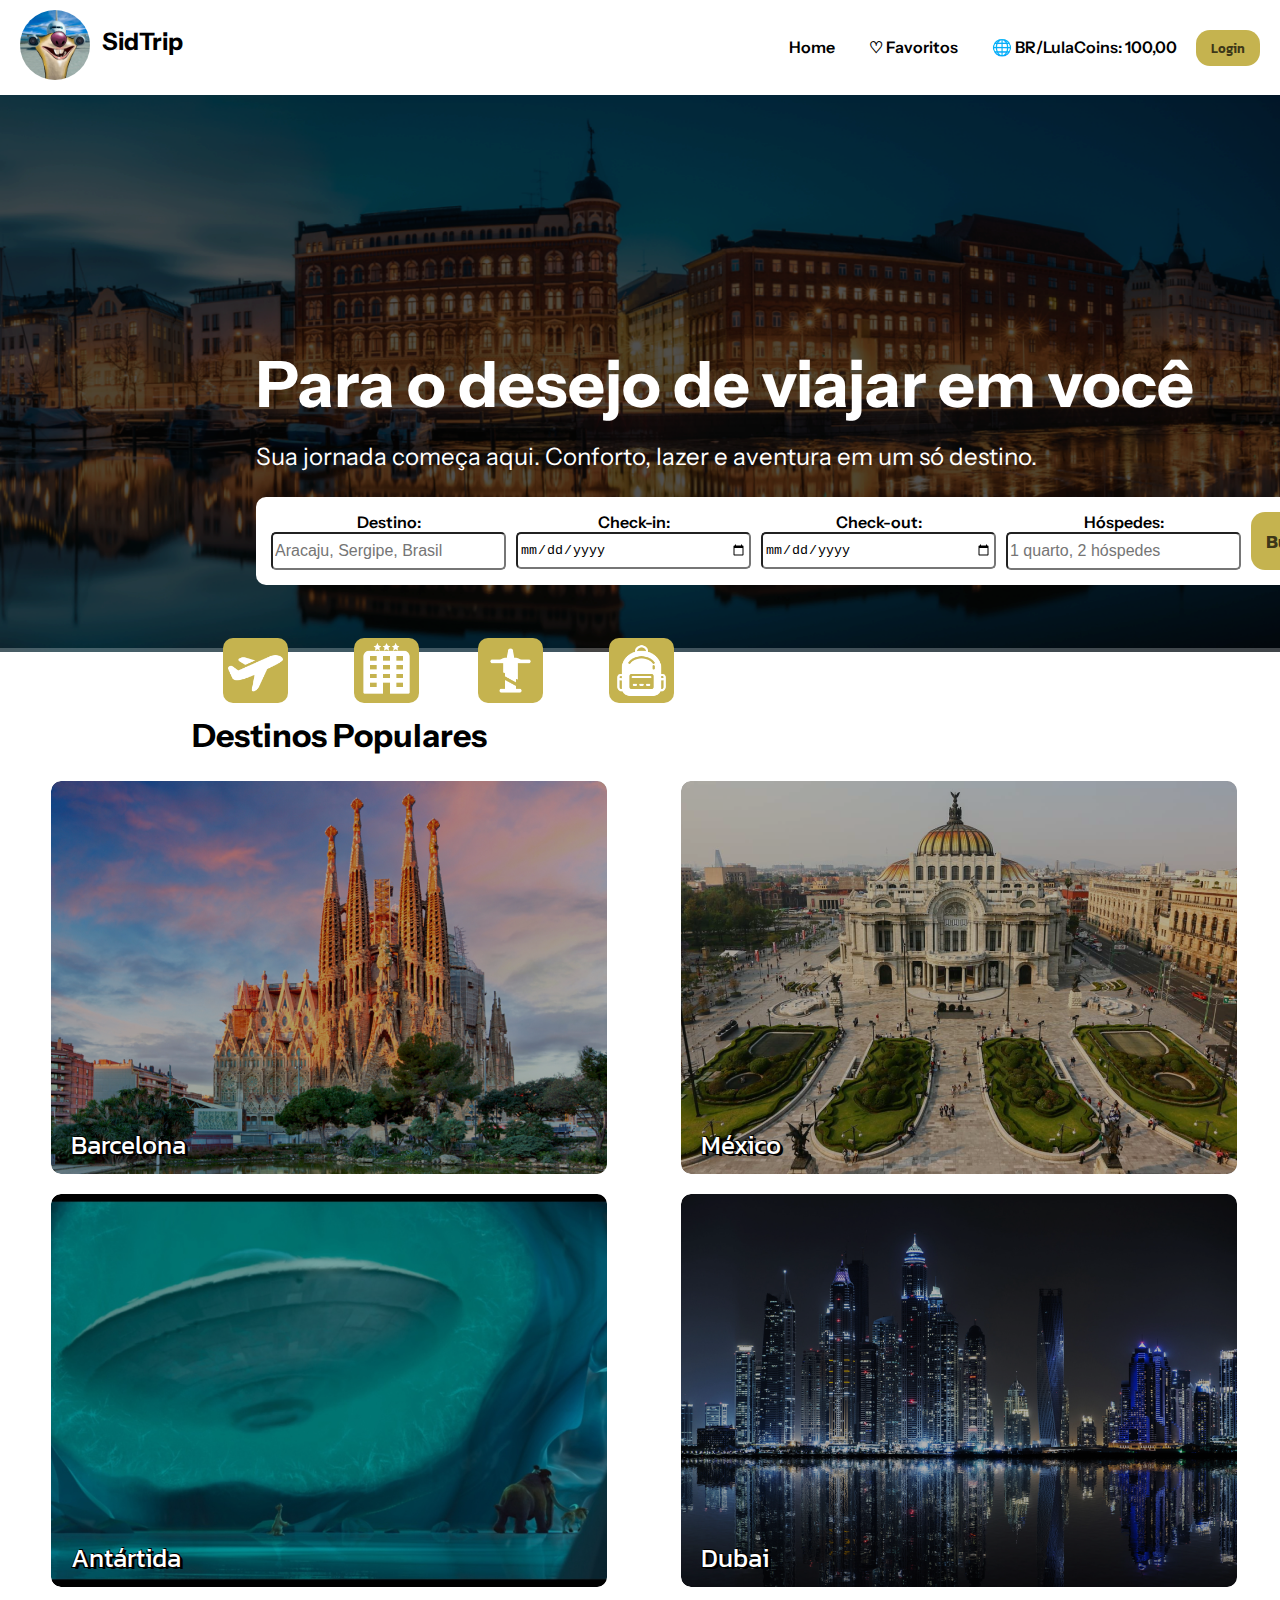
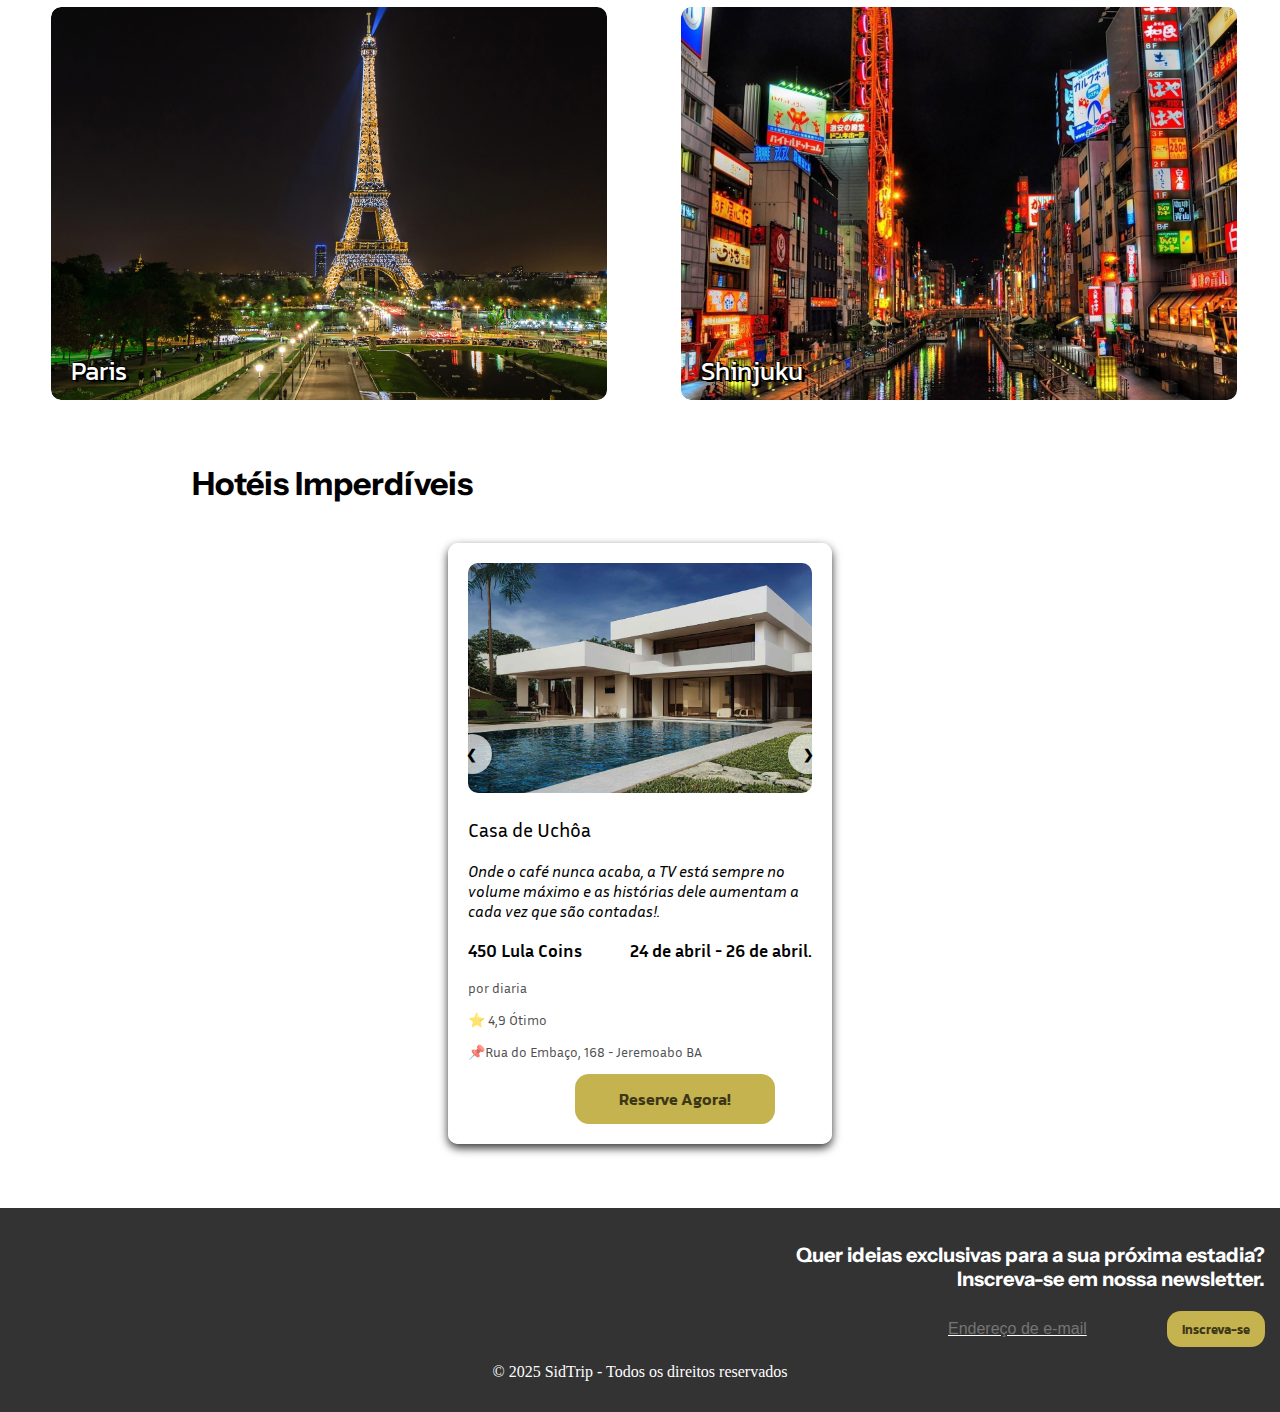
==== commit ab5da486: "Update index.html" ====
--- a/index.html
+++ b/index.html
@@ -29,7 +29,7 @@
             </nav>
         </header>
         <main>
-            <img class="fundo" src="/imagens/fundo.png">
+            <img class="fundo" src="imagens/fundo.png">
             <div class="text1">
                 <h2 class="title1">Para o desejo de viajar em você</h2>
                 <p class="title2">Sua jornada começa aqui. Conforto, lazer e aventura em um só destino.</p>
@@ -159,4 +159,4 @@
             <p>&copy; 2025 SidTrip - Todos os direitos reservados</p>
         </footer>
     </body>
-</html>+</html>
--- a/styles.css
+++ b/styles.css
@@ -96,7 +96,7 @@
 }
 
 main {
-    background: url('background.jpg') no-repeat center center/cover;
+    background: url(imagens/fundo.png) no-repeat center center/cover;
     text-align: center;
     color: white;
 }
@@ -242,7 +242,7 @@
     background-color: rgba(0, 0, 0, 0.5);
     position: relative;
     width: 100%;
-    background-image: url(fundo.png);
+    background-image: url(imagens/fundo.png);
     background-size: cover;
 }
 
